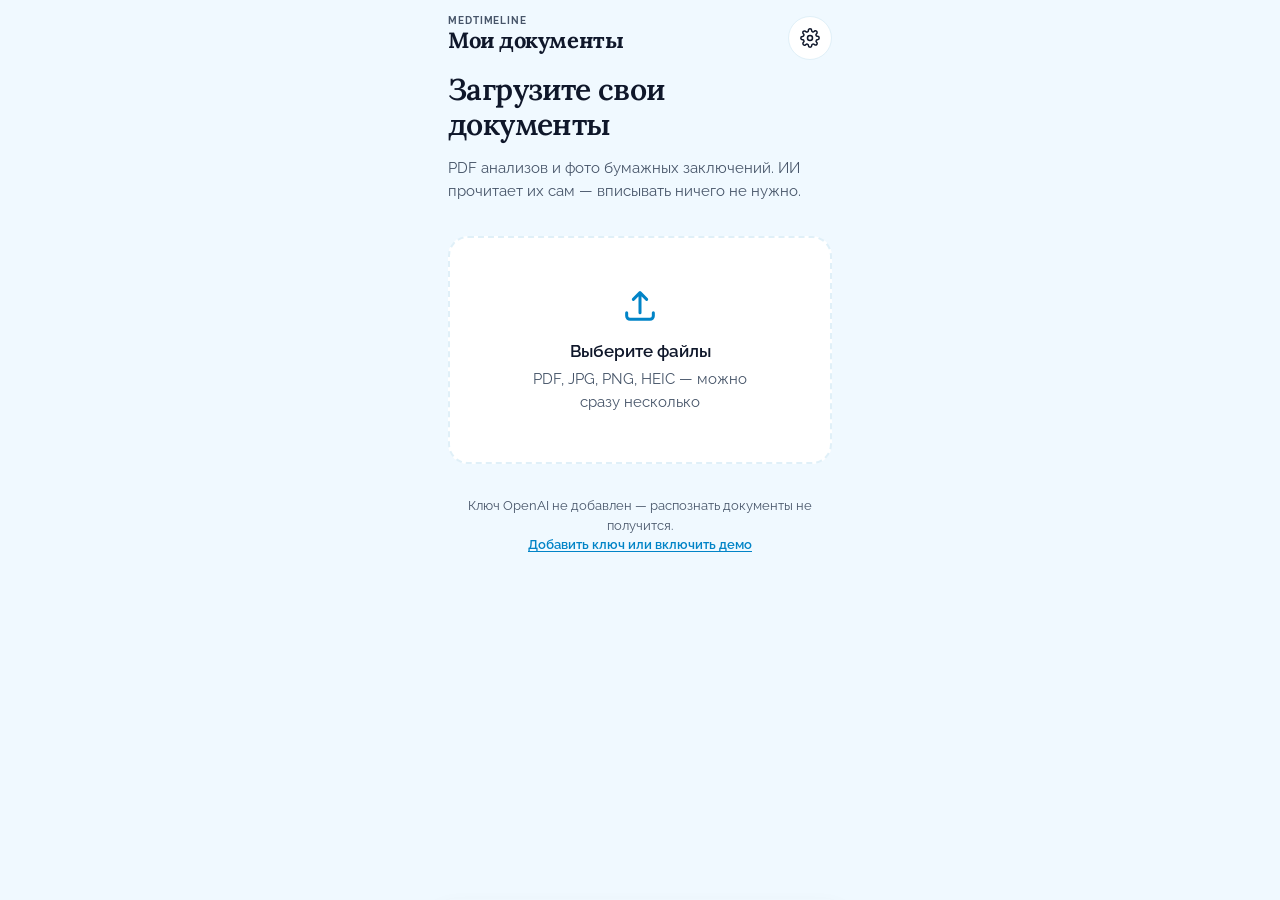
==== index.html @ 2f803ec2 "Add password confirm, change password and delete account Signup now asks to repeat the password, wit" ====
<!doctype html>
<html lang="ru" data-theme="calm">
<head>
<meta charset="utf-8">
<meta name="viewport" content="width=device-width, initial-scale=1, viewport-fit=cover">
<title>MedTimeline — история здоровья</title>
<meta name="description" content="Загрузите PDF анализов и фото заключений — ИИ соберёт из них историю здоровья на таймлайне.">
<meta name="theme-color" content="#f0f9ff">
<link rel="manifest" href="./manifest.webmanifest">
<link rel="apple-touch-icon" href="./icons/icon-192.png">
<link rel="preconnect" href="https://fonts.googleapis.com">
<link rel="preconnect" href="https://fonts.gstatic.com" crossorigin>
<link href="https://fonts.googleapis.com/css2?family=Lora:wght@500;600;700&family=Raleway:wght@400;500;600;700&display=swap" rel="stylesheet">
<link rel="stylesheet" href="./theme.css">
<link rel="stylesheet" href="./app.css">
</head>
<body>

<div class="device">

  <!-- ═══ ВХОД ═════════════════════════════════════════════════════ -->
  <section class="screen" data-screen="login">
    <div class="topbar"><h1 class="solo">Вход</h1></div>
    <div class="screen-body stack-lg">
      <div class="stack">
        <h2>Войдите в свою историю</h2>
        <p class="muted" id="li-hint">История здоровья хранится в этом браузере. Пароль закрывает её от чужих рук.</p>
      </div>

      <div class="card stack">
        <label class="field">
          <span class="label">Почта</span>
          <input type="email" id="li-email" placeholder="anna@example.com" autocomplete="email" inputmode="email">
        </label>
        <label class="field">
          <span class="label">Пароль</span>
          <input type="password" id="li-pass" autocomplete="current-password">
        </label>
        <label class="check-row"><input type="checkbox" id="li-show"> Показать пароль</label>
        <button class="btn" id="li-go">Войти</button>
      </div>

      <p class="muted" style="text-align:center">
        Забыли пароль? Восстановить его нельзя — сервера у приложения нет.<br>
        <button class="aslink" type="button" id="li-forgot">Стереть историю и начать заново</button>
      </p>
    </div>
  </section>

  <!-- ═══ ЗАГРУЗКА ═════════════════════════════════════════════════ -->
  <section class="screen is-active" data-screen="upload">
    <div class="topbar">
      <h1 class="solo">Мои документы</h1>
      <button class="iconbtn" data-go="settings" aria-label="Настройки">
        <svg viewBox="0 0 24 24" fill="none" stroke="currentColor" stroke-width="1.8"><circle cx="12" cy="12" r="3"/><path d="M19.4 15a1.6 1.6 0 0 0 .3 1.8l.1.1a2 2 0 1 1-2.8 2.8l-.1-.1a1.6 1.6 0 0 0-1.8-.3 1.6 1.6 0 0 0-1 1.5V21a2 2 0 1 1-4 0v-.1A1.6 1.6 0 0 0 9 19.4a1.6 1.6 0 0 0-1.8.3l-.1.1a2 2 0 1 1-2.8-2.8l.1-.1a1.6 1.6 0 0 0 .3-1.8 1.6 1.6 0 0 0-1.5-1H3a2 2 0 1 1 0-4h.1A1.6 1.6 0 0 0 4.6 9a1.6 1.6 0 0 0-.3-1.8l-.1-.1a2 2 0 1 1 2.8-2.8l.1.1a1.6 1.6 0 0 0 1.8.3H9a1.6 1.6 0 0 0 1-1.5V3a2 2 0 1 1 4 0v.1a1.6 1.6 0 0 0 1 1.5 1.6 1.6 0 0 0 1.8-.3l.1-.1a2 2 0 1 1 2.8 2.8l-.1.1a1.6 1.6 0 0 0-.3 1.8V9a1.6 1.6 0 0 0 1.5 1H21a2 2 0 1 1 0 4h-.1a1.6 1.6 0 0 0-1.5 1Z"/></svg>
      </button>
    </div>

    <div class="screen-body stack-lg">
      <div class="stack">
        <h2>Загрузите свои документы</h2>
        <p class="muted">PDF анализов и фото бумажных заключений. ИИ прочитает их сам — вписывать ничего не нужно.</p>
      </div>

      <label class="dropzone" id="dropzone">
        <input type="file" id="file-input" multiple accept="application/pdf,image/*" hidden>
        <svg class="up" viewBox="0 0 24 24" fill="none" stroke="currentColor" stroke-width="1.8"><path d="M12 16V4M12 4l-4 4M12 4l4 4" stroke-linecap="round" stroke-linejoin="round"/><path d="M4 16v2a2 2 0 0 0 2 2h12a2 2 0 0 0 2-2v-2" stroke-linecap="round" stroke-linejoin="round"/></svg>
        <p style="font-weight:600">Выберите файлы</p>
        <p class="muted" style="margin-top:4px">PDF, JPG, PNG, HEIC — можно сразу несколько</p>
      </label>

      <div class="card stack-sm" id="picked" hidden></div>

      <div class="mode-note" id="mode-note"></div>

      <div class="stack-sm" id="has-docs-block" hidden>
        <button class="btn btn-ghost" data-go="timeline">Открыть мою историю</button>
      </div>
    </div>
  </section>

  <!-- ═══ РАСПОЗНАВАНИЕ ════════════════════════════════════════════ -->
  <section class="screen" data-screen="processing">
    <div class="topbar"><h1 class="solo">Распознаём</h1></div>
    <div class="screen-body stack-lg">
      <p class="muted" id="proc-hint">ИИ читает документы. Обычно 10–40 секунд на файл.</p>
      <div class="card stack-sm" id="proc-list"></div>
      <button class="btn" id="proc-cta" disabled>Смотреть историю</button>
    </div>
  </section>

  <!-- ═══ ТАЙМЛАЙН ═════════════════════════════════════════════════ -->
  <section class="screen" data-screen="timeline">
    <div class="topbar">
      <h1>Ваша история</h1>
      <button class="profile-btn" data-go="profile" aria-label="Мой профиль">
        <span class="ava" id="tl-ava"></span>
        <span class="pn" id="tl-pname">Профиль</span>
      </button>
      <button class="iconbtn" data-go="settings" aria-label="Настройки">
        <svg viewBox="0 0 24 24" fill="none" stroke="currentColor" stroke-width="2"><circle cx="12" cy="5" r="1.6"/><circle cx="12" cy="12" r="1.6"/><circle cx="12" cy="19" r="1.6"/></svg>
      </button>
    </div>

    <div class="tl-filters">
      <div class="filter-bar">
        <button class="filter-trigger" id="filter-trigger" type="button" aria-expanded="false">
          <svg class="ico" viewBox="0 0 24 24" fill="none" stroke="currentColor" stroke-width="2"><path d="M3 5h18M6 12h12M10 19h4" stroke-linecap="round"/></svg>
          <span class="ft-label" id="ft-label">Все системы</span>
          <svg class="caret" viewBox="0 0 24 24" fill="none" stroke="currentColor" stroke-width="2.4"><path d="m6 9 6 6 6-6" stroke-linecap="round" stroke-linejoin="round"/></svg>
        </button>
        <button class="filter-reset" id="reset-filter" type="button" hidden>Сбросить</button>
      </div>

      <div class="filter-panel" id="filter-panel" hidden>
        <p class="panel-note">Группы ИИ собрал сам из показателей в ваших документах.</p>
        <div id="filter-options"></div>
        <div class="panel-foot">
          <button class="btn" id="apply-filter" type="button">Применить</button>
          <button class="link-btn" type="button" data-go="groups">Настроить группы</button>
        </div>
      </div>
    </div>

    <div class="timeline-frame">
      <div class="tl-scroll" id="tl-scroll"><div class="tl-flow" id="tl-flow"></div></div>
      <p class="tl-hint">Расстояния — в масштабе времени. Нажмите дату, чтобы открыть показатели</p>
    </div>

    <div class="bottom-row">
      <button class="btn" data-go="upload">Добавить документы</button>
    </div>
  </section>

  <!-- ═══ РЕГИСТРАЦИЯ ══════════════════════════════════════════════ -->
  <section class="screen" data-screen="signup">
    <div class="topbar"><h1 class="solo">Это вы?</h1></div>
    <div class="screen-body stack-lg">
      <div class="found-banner">
        <span class="bi"><svg viewBox="0 0 24 24" fill="none" stroke="currentColor" stroke-width="2"><path d="M20 6 9 17l-5-5" stroke-linecap="round" stroke-linejoin="round"/></svg></span>
        <p id="signup-found">ИИ нашёл ваши данные в документе. Проверьте и поправьте, если что-то не так.</p>
      </div>

      <div class="card stack">
        <label class="field prefilled">
          <span class="label">Фамилия, имя, отчество<span class="tag" id="su-name-tag">ИЗ ДОКУМЕНТА</span></span>
          <input type="text" id="su-name" autocomplete="name">
        </label>
        <label class="field prefilled">
          <span class="label">Дата рождения<span class="tag" id="su-birth-tag">ИЗ ДОКУМЕНТА</span></span>
          <input type="text" id="su-birth" placeholder="ДД.ММ.ГГГГ" inputmode="numeric">
        </label>
        <label class="field">
          <span class="label">Почта — по ней вы будете входить</span>
          <input type="email" id="su-email" placeholder="anna@example.com" autocomplete="email" inputmode="email">
        </label>
        <label class="field">
          <span class="label">Ввести пароль — не короче 8 символов</span>
          <input type="password" id="su-pass" autocomplete="new-password">
        </label>
        <label class="field">
          <span class="label">Повторить пароль</span>
          <input type="password" id="su-pass2" autocomplete="new-password">
          <span class="field-hint" id="su-pass-hint" hidden>Пароли не совпадают</span>
        </label>
      </div>

      <div class="stack-sm">
        <button class="btn" id="su-save">Сохранить историю</button>
        <p class="muted" style="text-align:center">Пароль проверяется в этом браузере и никуда не уходит. Восстановить его нельзя, поэтому запишите.</p>
      </div>
    </div>
  </section>

  <!-- ═══ ГРУППЫ ДОКУМЕНТОВ ════════════════════════════════════════ -->
  <section class="screen" data-screen="groups">
    <div class="topbar">
      <button class="iconbtn" data-go="timeline" aria-label="Назад"><svg viewBox="0 0 24 24" fill="none" stroke="currentColor" stroke-width="2"><path d="M15 18l-6-6 6-6" stroke-linecap="round" stroke-linejoin="round"/></svg></button>
      <h1>Группы документов</h1>
    </div>

    <div class="screen-body stack-lg">
      <div class="stack-sm">
        <p class="muted">ИИ разложил документы по системам организма. Если он ошибся — перенесите документ в другую группу или заведите свою.</p>
        <div class="chip-row" id="group-chips"></div>
      </div>

      <div class="stack-sm">
        <div class="section-label">Документы — долгий тап выделяет несколько</div>
        <div class="stack-sm" id="group-doclist"></div>
      </div>
    </div>

    <div class="assign-bar">
      <div class="muted" id="assign-count">Выбрано документов: 0</div>
      <div class="chip-row" id="assign-chips"></div>
      <button class="btn btn-ghost" id="cancel-select">Отменить выбор</button>
    </div>
  </section>

  <!-- ═══ ЧУЖОЙ ДОКУМЕНТ → ПИТЧ ════════════════════════════════════ -->
  <section class="screen" data-screen="foreign">
    <div class="topbar">
      <button class="iconbtn" data-go="timeline" aria-label="Назад"><svg viewBox="0 0 24 24" fill="none" stroke="currentColor" stroke-width="2"><path d="M15 18l-6-6 6-6" stroke-linecap="round" stroke-linejoin="round"/></svg></button>
      <h1>В документе другое имя</h1>
    </div>

    <div class="screen-body stack-lg">
      <div class="alert-card">
        <span class="ai"><svg viewBox="0 0 24 24" fill="none" stroke="currentColor" stroke-width="2"><circle cx="12" cy="12" r="9"/><path d="M12 8v5M12 16.5v.01" stroke-linecap="round"/></svg></span>
        <p id="foreign-note"></p>
      </div>

      <div class="card stack">
        <div class="stack-sm">
          <h2 style="font-size:var(--text-lg)" id="foreign-title">Заведите отдельный профиль</h2>
          <p class="muted">Своя история, свой таймлайн и графики. Переключение — одним касанием.</p>
        </div>

        <div class="price-tag"><span class="amount">299 ₽</span><span class="per">разово за профиль</span></div>

        <div class="stack-sm">
          <div class="perk"><span class="pi">✓</span><span>Профиль остаётся навсегда, без подписки</span></div>
          <div class="perk"><span class="pi">✓</span><span>Документов и показателей — без ограничений</span></div>
          <div class="perk"><span class="pi">✓</span><span>Больше мы ни за что денег не берём</span></div>
        </div>

        <button class="btn" data-go="payment">Добавить профиль за 299 ₽</button>
      </div>

      <button class="btn btn-ghost" id="foreign-skip">Не сейчас — не загружать эти документы</button>
    </div>
  </section>

  <!-- ═══ ОПЛАТА ═══════════════════════════════════════════════════ -->
  <section class="screen" data-screen="payment">
    <div class="topbar">
      <button class="iconbtn" data-go="foreign" aria-label="Назад"><svg viewBox="0 0 24 24" fill="none" stroke="currentColor" stroke-width="2"><path d="M15 18l-6-6 6-6" stroke-linecap="round" stroke-linejoin="round"/></svg></button>
      <h1>Оплата</h1>
    </div>

    <div class="screen-body stack-lg">
      <div class="card"><dl style="margin:0" id="pay-summary"></dl></div>

      <div class="card stack">
        <div class="card-fields">
          <label class="field span2">
            <span class="label">Номер карты</span>
            <input type="text" id="pay-num" placeholder="0000 0000 0000 0000" inputmode="numeric" autocomplete="cc-number">
          </label>
          <label class="field">
            <span class="label">Срок</span>
            <input type="text" id="pay-exp" placeholder="ММ / ГГ" inputmode="numeric" autocomplete="cc-exp">
          </label>
          <label class="field">
            <span class="label">CVC</span>
            <input type="password" id="pay-cvc" placeholder="•••" inputmode="numeric" autocomplete="cc-csc">
          </label>
        </div>
        <div class="test-note">
          <svg viewBox="0 0 24 24" fill="none" stroke="currentColor" stroke-width="2" style="width:16px;height:16px;flex:none"><rect x="3" y="5" width="18" height="14" rx="2"/><path d="M3 10h18"/></svg>
          Тестовый режим. Деньги не спишутся.
        </div>
        <button class="btn" id="pay-go">Оплатить 299 ₽</button>
      </div>
    </div>
  </section>

  <!-- ═══ ПРОФИЛЬ ДОБАВЛЕН ═════════════════════════════════════════ -->
  <section class="screen" data-screen="payment-success">
    <div class="topbar"><h1 class="solo">Оплачено</h1></div>
    <div class="screen-body stack-lg">
      <div class="success-hero">
        <span class="ring"><svg viewBox="0 0 24 24" fill="none" stroke="currentColor" stroke-width="2.4"><path d="M20 6 9 17l-5-5" stroke-linecap="round" stroke-linejoin="round"/></svg></span>
        <div class="stack-sm">
          <h2>Профиль добавлен</h2>
          <p class="muted" id="paid-note"></p>
        </div>
      </div>
      <div class="stack-sm" id="paid-profiles"></div>
      <button class="btn" id="paid-open">Открыть новую историю</button>
      <button class="btn btn-ghost" id="paid-back">Вернуться к своей</button>
    </div>
  </section>

  <!-- ═══ ДИНАМИКА ═════════════════════════════════════════════════ -->
  <section class="screen" data-screen="dynamics">
    <div class="topbar">
      <button class="iconbtn" data-go="timeline" aria-label="Назад"><svg viewBox="0 0 24 24" fill="none" stroke="currentColor" stroke-width="2"><path d="M15 18l-6-6 6-6" stroke-linecap="round" stroke-linejoin="round"/></svg></button>
      <h1 id="dyn-title">Динамика</h1>
    </div>
    <div class="screen-body stack-lg" id="dyn-body"></div>
  </section>

  <!-- ═══ ПРОФИЛЬ ══════════════════════════════════════════════════ -->
  <section class="screen" data-screen="profile">
    <div class="topbar">
      <button class="iconbtn" data-go="timeline" aria-label="Назад"><svg viewBox="0 0 24 24" fill="none" stroke="currentColor" stroke-width="2"><path d="M15 18l-6-6 6-6" stroke-linecap="round" stroke-linejoin="round"/></svg></button>
      <h1>Мой профиль</h1>
    </div>
    <div class="screen-body stack-lg" id="profile-body"></div>
  </section>

  <!-- ═══ НАСТРОЙКИ ════════════════════════════════════════════════ -->
  <section class="screen" data-screen="settings">
    <div class="topbar">
      <button class="iconbtn" id="settings-back" aria-label="Назад"><svg viewBox="0 0 24 24" fill="none" stroke="currentColor" stroke-width="2"><path d="M15 18l-6-6 6-6" stroke-linecap="round" stroke-linejoin="round"/></svg></button>
      <h1>Настройки</h1>
    </div>

    <div class="screen-body stack-lg">
      <div class="card stack">
        <div class="stack-sm">
          <h2 style="font-size:var(--text-lg)">Распознавание документов</h2>
          <p class="muted">Ключ OpenAI хранится только в этом браузере и уходит напрямую в OpenAI. Мы его никуда не отправляем и на сервере не храним.</p>
        </div>
        <label class="field">
          <span class="label">Ключ OpenAI</span>
          <input type="password" id="api-key" placeholder="sk-proj-..." autocomplete="off" spellcheck="false">
        </label>
        <label class="field">
          <span class="label">Модель</span>
          <select id="model-select"></select>
        </label>
        <button class="btn" id="save-key">Сохранить</button>
        <button class="btn btn-ghost" id="clear-key" hidden>Удалить ключ</button>
        <p class="muted" id="key-state"></p>
      </div>

      <div class="card stack" id="auth-card">
        <div class="stack-sm">
          <h2 style="font-size:var(--text-lg)">Вход</h2>
          <p class="muted" id="auth-state"></p>
        </div>
        <div class="stack" id="auth-set" hidden>
          <label class="field">
            <span class="label">Почта</span>
            <input type="email" id="ap-email" placeholder="anna@example.com" autocomplete="email" inputmode="email">
          </label>
          <label class="field">
            <span class="label">Пароль — не короче 8 символов</span>
            <input type="password" id="ap-pass" autocomplete="new-password">
          </label>
          <label class="check-row"><input type="checkbox" id="ap-show"> Показать пароль</label>
          <button class="btn" id="ap-save">Поставить пароль</button>
        </div>
        <button class="btn btn-ghost" id="logout" hidden>Выйти</button>
      </div>

      <div class="card stack">
        <div class="stack-sm">
          <h2 style="font-size:var(--text-lg)">Демо-режим</h2>
          <p class="muted">Заполнит историю образцами анализов за 2019–2026, чтобы посмотреть, как всё работает, без ключа и своих документов.</p>
        </div>
        <button class="btn btn-ghost" id="load-demo">Загрузить демо-историю</button>
      </div>

      <div class="card stack">
        <div class="stack-sm">
          <h2 style="font-size:var(--text-lg)">Данные</h2>
          <p class="muted" id="storage-note">Документы хранятся в этом браузере и никуда не уходят.</p>
        </div>
        <button class="btn btn-ghost is-danger" id="wipe">Удалить все документы</button>
      </div>
    </div>
  </section>

</div>

<!-- ─── слой даты ─────────────────────────────────────────────────── -->
<div class="sheet-backdrop" id="sheet-backdrop"></div>
<div class="sheet" id="sheet" role="dialog" aria-modal="true" aria-labelledby="sheet-date">
  <div class="sheet-handle"><span></span></div>
  <div class="sheet-head">
    <div>
      <h2 id="sheet-date">—</h2>
      <p class="muted" id="sheet-sub">—</p>
    </div>
    <button class="iconbtn" id="sheet-close" aria-label="Закрыть"><svg viewBox="0 0 24 24" fill="none" stroke="currentColor" stroke-width="2"><path d="M6 6l12 12M18 6L6 18" stroke-linecap="round"/></svg></button>
  </div>
  <div class="sheet-body stack-lg" id="sheet-body"></div>
</div>

<!-- ─── такой документ уже есть ─────────────────────────────────────── -->
<div class="modal-backdrop" id="dup-backdrop"></div>
<div class="modal" id="dup-modal" role="dialog" aria-modal="true" aria-labelledby="dup-title">
  <h2 id="dup-title">Такой документ уже есть</h2>
  <p class="muted" id="dup-text"></p>
  <div class="modal-foot">
    <button class="btn" id="dup-replace">Заменить документ</button>
    <button class="btn btn-ghost" id="dup-keep">Оставить существующий</button>
  </div>
  <label class="dup-all"><input type="checkbox" id="dup-all"> Так же поступить с остальными</label>
</div>

<div class="toast" id="toast"></div>

<script src="./db.js"></script>
<script src="./auth.js"></script>
<script src="./extract.js"></script>
<script src="./app.js"></script>
</body>
</html>
---- theme.css ----
/* theme.css — дизайн-слой харнесса.
 *
 * Выбор темы = одна строка в <html data-theme="trust">.
 * Пять готовых направлений. Палитры и пары шрифтов взяты из ui-ux-pro-max-skill
 * (MIT, Next Level Builder) — это не выдуманные значения, контраст проверен.
 *
 * Подключение:
 *   <link rel="stylesheet" href="./theme.css">
 *   плюс <link> на шрифты выбранной темы (см. комментарий у темы).
 *
 * Что уже сделано за тебя: типографическая шкала, отступы, радиусы, тени,
 * фокус с клавиатуры, тач-таргеты 44px, safe-area на iPhone, отключение
 * зума на инпутах в iOS, prefers-reduced-motion. Трогать не нужно.
 */

/* ─── ТЕМЫ ─────────────────────────────────────────────────────────────── */

/* trust — синий SaaS. Дефолт: калькуляторы, сервисы, формы, B2B.
   Шрифт: Plus Jakarta Sans
   <link href="https://fonts.googleapis.com/css2?family=Plus+Jakarta+Sans:wght@400;500;600;700&display=swap" rel="stylesheet"> */
:root,
[data-theme="trust"] {
  --font-heading: "Plus Jakarta Sans", system-ui, sans-serif;
  --font-body: "Plus Jakarta Sans", system-ui, sans-serif;

  --primary: #2563eb;
  --on-primary: #ffffff;
  --accent: #ea580c;
  --bg: #f8fafc;
  --fg: #1e293b;
  --card: #ffffff;
  --muted: #e9eff8;
  --muted-fg: #475569;
  --border: #e2e8f0;
  --danger: #dc2626;
  --ok: #059669;
}

/* smart — фиолетовый. AI, чат-боты, «умные» ассистенты, генерация.
   Шрифты: Space Grotesk + DM Sans
   <link href="https://fonts.googleapis.com/css2?family=Space+Grotesk:wght@500;600;700&family=DM+Sans:wght@400;500;600&display=swap" rel="stylesheet"> */
[data-theme="smart"] {
  --font-heading: "Space Grotesk", system-ui, sans-serif;
  --font-body: "DM Sans", system-ui, sans-serif;

  --primary: #7c3aed;
  --on-primary: #ffffff;
  --accent: #0891b2;
  --bg: #faf5ff;
  --fg: #1e1b4b;
  --card: #ffffff;
  --muted: #eceef9;
  --muted-fg: #475569;
  --border: #ddd6fe;
  --danger: #dc2626;
  --ok: #059669;
}

/* calm — спокойный голубой с серифом в заголовках.
   Запись, бронирование, здоровье, консультации, всё про людей.
   Шрифты: Lora + Raleway
   <link href="https://fonts.googleapis.com/css2?family=Lora:wght@500;600;700&family=Raleway:wght@400;500;600&display=swap" rel="stylesheet"> */
[data-theme="calm"] {
  --font-heading: "Lora", Georgia, serif;
  --font-body: "Raleway", system-ui, sans-serif;

  --primary: #0284c7;
  --on-primary: #ffffff;
  --accent: #059669;
  --bg: #f0f9ff;
  --fg: #0f172a;
  --card: #ffffff;
  --muted: #eff7fb;
  --muted-fg: #475569;
  --border: #e0f0f8;
  --danger: #dc2626;
  --ok: #059669;
}

/* night — тёмная с оранжевым. Инструменты, дашборды, всё для своих.
   Шрифты: JetBrains Mono + IBM Plex Sans
   <link href="https://fonts.googleapis.com/css2?family=JetBrains+Mono:wght@500;700&family=IBM+Plex+Sans:wght@400;500;600&display=swap" rel="stylesheet"> */
[data-theme="night"] {
  --font-heading: "JetBrains Mono", ui-monospace, monospace;
  --font-body: "IBM Plex Sans", system-ui, sans-serif;

  --primary: #ea580c;
  --on-primary: #ffffff;
  --accent: #38bdf8;
  --bg: #1c1917;
  --fg: #fafaf9;
  --card: #262321;
  --muted: #2c1e16;
  --muted-fg: #a8a29e;
  --border: #3f3a37;
  --danger: #f87171;
  --ok: #34d399;

  --shadow-sm: 0 1px 2px rgb(0 0 0 / 0.4);
  --shadow-md: 0 4px 16px rgb(0 0 0 / 0.5);
}

/* sharp — почти монохром с синим акцентом. Портфолио, лендинг, заявка.
   Когда нужно «дорого и по делу», а не «дружелюбно».
   Шрифты: Outfit + Rubik
   <link href="https://fonts.googleapis.com/css2?family=Outfit:wght@500;600;700;800&family=Rubik:wght@400;500;600&display=swap" rel="stylesheet"> */
[data-theme="sharp"] {
  --font-heading: "Outfit", system-ui, sans-serif;
  --font-body: "Rubik", system-ui, sans-serif;

  --primary: #18181b;
  --on-primary: #ffffff;
  --accent: #2563eb;
  --bg: #fafafa;
  --fg: #09090b;
  --card: #ffffff;
  --muted: #e8ecf0;
  --muted-fg: #475569;
  --border: #e4e4e7;
  --danger: #dc2626;
  --ok: #16a34a;
}

/* ─── ОБЩИЕ ТОКЕНЫ ─────────────────────────────────────────────────────── */

:root {
  /* Типографическая шкала. Плавная: на телефоне мельче, на десктопе крупнее. */
  --text-xs: 0.8125rem;
  --text-sm: 0.9375rem;
  --text-base: 1.0625rem;
  --text-lg: clamp(1.1875rem, 1.1rem + 0.4vw, 1.375rem);
  --text-xl: clamp(1.5rem, 1.3rem + 1vw, 1.875rem);
  --text-2xl: clamp(2rem, 1.6rem + 2vw, 2.75rem);
  --text-3xl: clamp(2.5rem, 1.9rem + 3vw, 3.75rem);

  --leading-tight: 1.15;
  --leading-normal: 1.55;

  /* Шаг отступов один на весь продукт. Не «на глаз». */
  --space-1: 0.25rem;
  --space-2: 0.5rem;
  --space-3: 0.75rem;
  --space-4: 1rem;
  --space-5: 1.5rem;
  --space-6: 2rem;
  --space-7: 3rem;

  --radius-sm: 0.625rem;
  --radius: 0.875rem;
  --radius-lg: 1.25rem;
  --radius-full: 999px;

  --shadow-sm: 0 1px 2px rgb(15 23 42 / 0.06), 0 1px 3px rgb(15 23 42 / 0.05);
  --shadow-md: 0 8px 24px -8px rgb(15 23 42 / 0.15);

  /* Одна длительность на всё. Разнобой в анимациях читается как небрежность. */
  --dur: 160ms;
  --ease: cubic-bezier(0.2, 0, 0.1, 1);

  --tap: 44px; /* минимальный тач-таргет по HIG */
}

/* ─── БАЗА ─────────────────────────────────────────────────────────────── */

*,
*::before,
*::after { box-sizing: border-box; }

html {
  -webkit-text-size-adjust: 100%;
  scroll-behavior: smooth;
}

body {
  margin: 0;
  min-height: 100dvh;
  overflow-x: hidden;      /* длинное слово или число не растягивает страницу */
  background: var(--bg);
  color: var(--fg);
  font-family: var(--font-body);
  font-size: var(--text-base);
  line-height: var(--leading-normal);
  -webkit-font-smoothing: antialiased;
  text-rendering: optimizeLegibility;
  /* Safe area: на iPhone контент не залезает под чёлку и полоску жестов. */
  padding:
    env(safe-area-inset-top) env(safe-area-inset-right)
    env(safe-area-inset-bottom) env(safe-area-inset-left);
}

/* Селекторы намеренно с `body`: Tailwind CDN подставляет свой preflight
 * во время выполнения, после этого файла, и сбрасывает размер заголовков
 * до `inherit`. Специфичность 0,0,2 выигрывает независимо от порядка. */
body h1, body h2, body h3 {
  font-family: var(--font-heading);
  line-height: var(--leading-tight);
  letter-spacing: -0.02em;
  text-wrap: balance;   /* заголовок не оставляет одно слово на второй строке */
  margin: 0;
}

body h1 { font-size: var(--text-2xl); font-weight: 700; }
body h2 { font-size: var(--text-xl); font-weight: 600; }
body h3 { font-size: var(--text-lg); font-weight: 600; }

p { margin: 0; text-wrap: pretty; }

a { color: var(--primary); text-underline-offset: 3px; }

/* Фокус с клавиатуры виден всегда. Убирать outline нельзя. */
:focus-visible {
  outline: 2px solid var(--primary);
  outline-offset: 2px;
  border-radius: var(--radius-sm);
}

@media (prefers-reduced-motion: reduce) {
  *, *::before, *::after {
    animation-duration: 0.01ms !important;
    transition-duration: 0.01ms !important;
    scroll-behavior: auto !important;
  }
}

/* ─── КОМПОНЕНТЫ ───────────────────────────────────────────────────────── */

.wrap {
  width: 100%;
  max-width: 30rem;
  margin-inline: auto;
  padding: var(--space-5) var(--space-4) var(--space-6);
}

.card {
  overflow-wrap: anywhere;   /* длинный ввод переносится, а не ломает раскладку */
  background: var(--card);
  border: 1px solid var(--border);
  border-radius: var(--radius-lg);
  box-shadow: var(--shadow-sm);
  padding: var(--space-5);
}

.stack > * + * { margin-top: var(--space-4); }
.stack-sm > * + * { margin-top: var(--space-2); }
.stack-lg > * + * { margin-top: var(--space-6); }

.muted { color: var(--muted-fg); font-size: var(--text-sm); }

.btn {
  display: inline-flex;
  align-items: center;
  justify-content: center;
  gap: var(--space-2);
  min-height: var(--tap);
  width: 100%;
  padding: var(--space-3) var(--space-5);
  border: 1px solid transparent;
  border-radius: var(--radius);
  background: var(--primary);
  color: var(--on-primary);
  font-family: var(--font-body);
  font-size: var(--text-base);
  font-weight: 600;
  cursor: pointer;
  transition: transform var(--dur) var(--ease), opacity var(--dur) var(--ease);
  -webkit-tap-highlight-color: transparent;
}

.btn:active { transform: scale(0.985); }
.btn:disabled { opacity: 0.5; cursor: not-allowed; }

.btn-ghost {
  background: transparent;
  color: var(--fg);
  border-color: var(--border);
}

.field { display: block; }

.field > .label {
  display: block;
  margin-bottom: var(--space-2);
  font-size: var(--text-sm);
  font-weight: 500;
  color: var(--muted-fg);
}

.field > input,
.field > select,
.field > textarea {
  width: 100%;
  min-height: var(--tap);
  padding: var(--space-3);
  border: 1px solid var(--border);
  border-radius: var(--radius);
  background: var(--card);
  color: var(--fg);
  font-family: var(--font-body);
  /* 17px, не меньше 16: иначе iOS зумит страницу при фокусе на поле. */
  font-size: var(--text-base);
  transition: border-color var(--dur) var(--ease);
}

/* Плейсхолдер читаемый: на телефоне в солнце бледный серый исчезает. */
.field > input::placeholder { color: var(--muted-fg); opacity: 0.75; }
.field > input:focus { border-color: var(--primary); }

.error {
  color: var(--danger);
  font-size: var(--text-sm);
  font-weight: 500;
}

.result {
  font-family: var(--font-heading);
  font-size: var(--text-3xl);
  font-weight: 700;
  line-height: 1;
  letter-spacing: -0.03em;
  /* Цифры не «прыгают» при пересчёте. */
  font-variant-numeric: tabular-nums;
}

.badge {
  display: inline-block;
  padding: var(--space-1) var(--space-3);
  border-radius: var(--radius-full);
  background: var(--muted);
  color: var(--muted-fg);
  font-size: var(--text-xs);
  font-weight: 600;
}

[hidden] { display: none !important; }
---- app.css ----
/* Стили приложения. Базовые токены, шкала отступов и компоненты —
   в theme.css, здесь только то, чего там нет. */

body { display: flex; justify-content: center; }

/* Высота фиксированная, а не min-height: иначе внутренние скролл-области
   растягивают страницу и якоря таймлайна уезжают за экран. */
.device {
  width: 100%; max-width: 26rem;
  height: 100dvh;
  background: var(--bg);
  position: relative;
  overflow: hidden;
}

.screen { display: none; flex-direction: column; height: 100%; }
.screen.is-active { display: flex; }

.topbar {
  display: flex; align-items: flex-start; gap: var(--space-3);
  padding: var(--space-4) var(--space-4) var(--space-3);
  flex: none;
}
.topbar h1 { font-size: var(--text-lg); flex: 1; padding-top: var(--space-2); }
.topbar h1.solo { padding-top: 0; }

/* Марка в левом верхнем углу каждого экрана. Обёртка вставляется
   скриптом, чтобы не править дюжину шапок вручную. */
.tb-title { flex: 1; min-width: 0; }
.tb-title h1 { flex: none; padding-top: 0; }
.brand {
  display: block; margin-bottom: 2px;
  font-family: var(--font-body);
  font-size: 10px; font-weight: 700;
  letter-spacing: 0.09em; text-transform: uppercase;
  color: var(--muted-fg); line-height: 1;
}

.iconbtn {
  display: inline-flex; align-items: center; justify-content: center;
  width: var(--tap); height: var(--tap);
  border-radius: var(--radius-full);
  border: 1px solid var(--border);
  background: var(--card); color: var(--fg);
  flex: none; cursor: pointer;
  -webkit-tap-highlight-color: transparent;
}
.iconbtn svg { width: 20px; height: 20px; }

.screen-body { flex: 1; overflow-y: auto; padding: 0 var(--space-4) var(--space-6); }

.btn.is-danger { color: var(--danger); border-color: color-mix(in srgb, var(--danger) 40%, var(--border)); }

/* ─── профиль в шапке ──────────────────────────────────────────────── */
.profile-btn {
  flex: none; display: flex; flex-direction: column; align-items: center; gap: 2px;
  background: none; border: none; padding: 0; width: 52px; cursor: pointer;
  -webkit-tap-highlight-color: transparent;
}
.profile-btn .ava {
  width: 38px; height: 38px;
  border-radius: var(--radius-full);
  background: var(--muted); border: 1px solid var(--border);
  display: flex; align-items: center; justify-content: center;
  color: var(--primary);
}
.profile-btn .ava svg { width: 22px; height: 22px; }
.profile-btn .pn {
  font-size: 11px; font-weight: 600; color: var(--muted-fg);
  max-width: 52px; overflow: hidden; text-overflow: ellipsis; white-space: nowrap;
}

/* ─── загрузка ─────────────────────────────────────────────────────── */
.dropzone {
  display: block;
  border: 2px dashed var(--border);
  border-radius: var(--radius-lg);
  padding: var(--space-7) var(--space-5);
  text-align: center; cursor: pointer;
  background: var(--card);
  transition: border-color var(--dur) var(--ease), background var(--dur) var(--ease);
}
.dropzone:hover, .dropzone.is-over { border-color: var(--primary); background: var(--muted); }
.dropzone .up { width: 40px; height: 40px; color: var(--primary); margin: 0 auto var(--space-3); display: block; }

.filerow {
  display: flex; align-items: center; gap: var(--space-3);
  padding: var(--space-3) 0;
  border-bottom: 1px solid var(--border);
}
.filerow:last-child { border-bottom: none; }
.ficon {
  flex: none; width: 34px; height: 34px;
  border-radius: var(--radius-sm); background: var(--muted);
  display: flex; align-items: center; justify-content: center; color: var(--primary);
  overflow: hidden;
}
.ficon svg { width: 18px; height: 18px; }
.ficon img { width: 100%; height: 100%; object-fit: cover; }
.filerow .fname { flex: 1; min-width: 0; }
.filerow .fname strong { display: block; font-size: var(--text-sm); font-weight: 600; overflow: hidden; text-overflow: ellipsis; white-space: nowrap; }
.filerow .fname span { font-size: var(--text-xs); color: var(--muted-fg); }
.filerow .fstatus { flex: none; min-width: 24px; text-align: right; }
.filerow .fdrop { flex: none; background: none; border: none; color: var(--muted-fg); cursor: pointer; padding: var(--space-2); font-size: 18px; line-height: 1; }

.spinner {
  display: inline-block; width: 20px; height: 20px;
  border-radius: 999px;
  border: 2.5px solid var(--border); border-top-color: var(--primary);
  animation: spin 0.7s linear infinite;
}
@keyframes spin { to { transform: rotate(360deg); } }
.check-ok { color: var(--ok); }
.check-ok svg { width: 22px; height: 22px; }
.fail { color: var(--danger); font-size: var(--text-xs); font-weight: 600; }

.mode-note {
  font-size: var(--text-xs); color: var(--muted-fg);
  text-align: center; line-height: 1.5;
}
.mode-note a, .mode-note button.aslink, button.aslink {
  color: var(--primary); font-weight: 600; background: none; border: none;
  padding: 0; font-family: var(--font-body); font-size: inherit; cursor: pointer;
  text-decoration: underline; text-underline-offset: 2px;
}

/* ─── вход ─────────────────────────────────────────────────────────── */
.check-row {
  display: flex; align-items: center; gap: var(--space-2);
  font-size: var(--text-sm); color: var(--muted-fg); cursor: pointer;
}
.check-row input { width: 18px; height: 18px; accent-color: var(--primary); }

/* ─── фильтр ───────────────────────────────────────────────────────── */
.tl-filters { flex: none; position: relative; z-index: 10; }
.filter-bar { display: flex; align-items: center; gap: var(--space-2); padding: 0 var(--space-4) var(--space-3); }

.filter-trigger {
  display: inline-flex; align-items: center; gap: var(--space-2);
  min-width: 0; max-width: 100%; height: 40px; padding: 0 var(--space-3);
  border: 1px solid var(--border); border-radius: var(--radius-full);
  background: var(--card); color: var(--fg);
  font-family: var(--font-body); font-size: var(--text-xs); font-weight: 600;
  cursor: pointer; -webkit-tap-highlight-color: transparent;
}
.filter-trigger.is-on { border-color: var(--primary); color: var(--primary); }
.filter-trigger .ico, .filter-trigger .caret { width: 15px; height: 15px; flex: none; }
.filter-trigger .caret { transition: transform var(--dur) var(--ease); }
.filter-trigger[aria-expanded="true"] .caret { transform: rotate(180deg); }
.filter-trigger .ft-label { overflow: hidden; text-overflow: ellipsis; white-space: nowrap; }

.filter-reset {
  flex: none; background: none; border: none; padding: var(--space-2);
  font-family: var(--font-body); font-size: var(--text-xs); font-weight: 700;
  color: var(--primary); cursor: pointer;
}

.filter-panel {
  position: absolute; top: 100%; left: var(--space-4); right: var(--space-4);
  background: var(--card); border: 1px solid var(--border);
  border-radius: var(--radius); box-shadow: var(--shadow-md);
  padding: var(--space-2); z-index: 12;
  max-height: 60dvh; overflow-y: auto;
}
.panel-note { font-size: 11px; color: var(--muted-fg); padding: var(--space-2) var(--space-2) var(--space-1); }

.opt {
  display: flex; align-items: center; gap: var(--space-3);
  width: 100%; min-height: 40px; padding: var(--space-2);
  background: none; border: none; border-radius: var(--radius-sm);
  font-family: var(--font-body); font-size: var(--text-sm);
  color: var(--fg); text-align: left; cursor: pointer;
}
.opt:hover { background: var(--muted); }
.opt-box {
  flex: none; width: 20px; height: 20px;
  border: 2px solid var(--border); border-radius: 6px;
  display: flex; align-items: center; justify-content: center; color: var(--on-primary);
}
.opt-box svg { width: 13px; height: 13px; opacity: 0; }
.opt.is-on .opt-box { background: var(--primary); border-color: var(--primary); }
.opt.is-on .opt-box svg { opacity: 1; }
.opt-name { flex: 1; min-width: 0; font-weight: 500; }
.opt-count { flex: none; font-size: var(--text-xs); color: var(--muted-fg); }

.panel-foot {
  display: flex; flex-direction: column; gap: var(--space-2);
  margin-top: var(--space-2); padding: var(--space-2) var(--space-2) var(--space-1);
  border-top: 1px solid var(--border);
}
.panel-foot .btn { min-height: 40px; }
.panel-foot .btn:disabled { opacity: 0.45; }

/* ─── таймлайн ─────────────────────────────────────────────────────── */
.timeline-frame { flex: 1; display: flex; flex-direction: column; min-height: 0; padding: 0 var(--space-4); }
.tl-scroll { flex: 1; min-height: 0; overflow-y: auto; -webkit-overflow-scrolling: touch; overscroll-behavior: contain; }
.tl-flow { position: relative; }

.mk { position: relative; display: flex; align-items: center; gap: var(--space-3); padding: var(--space-2) 0; }
.mk::before { content: ''; position: absolute; left: 28px; top: 0; bottom: 0; width: 2px; background: var(--border); }
.mk.is-now::before { top: 50%; }
.mk.is-birth::before { bottom: 50%; }
.mk-dot {
  position: relative; z-index: 1; flex: none;
  width: 12px; height: 12px; margin-left: 23px;
  border-radius: 999px; background: var(--bg); border: 2px solid var(--muted-fg);
}
.mk.is-now .mk-dot { background: var(--fg); border-color: var(--fg); }
.mk-text strong { display: block; font-family: var(--font-heading); font-size: var(--text-base); font-weight: 700; line-height: 1.2; }
.mk-text span { font-size: var(--text-xs); color: var(--muted-fg); }

.ev { position: relative; display: flex; align-items: center; gap: var(--space-3); padding: var(--space-2) 0; }
.ev::before { content: ''; position: absolute; left: 28px; top: 0; bottom: 0; width: 2px; background: var(--border); }
.ev-dot {
  position: relative; z-index: 1; flex: none;
  width: 14px; height: 14px; margin-left: 22px;
  border-radius: 999px; background: var(--primary);
  border: 3px solid var(--bg); box-shadow: 0 0 0 2px var(--primary);
}
.ev-card {
  flex: 1; min-width: 0; text-align: left;
  background: var(--card); border: 1px solid var(--border);
  border-radius: var(--radius); padding: var(--space-3);
  cursor: pointer; box-shadow: var(--shadow-sm);
  font-family: var(--font-body);
  transition: transform var(--dur) var(--ease);
  -webkit-tap-highlight-color: transparent;
}
.ev-card:active { transform: scale(0.985); }
.ev-card .tdate { display: block; font-weight: 700; font-size: var(--text-sm); }
.ev-card .ttitle { display: block; font-size: var(--text-xs); color: var(--muted-fg); margin-bottom: 6px; }
.ev-badges { display: flex; flex-wrap: wrap; gap: 4px; }

.gap { position: relative; display: flex; align-items: center; }
.gap::before {
  content: ''; position: absolute; left: 28px; top: 0; bottom: 0; width: 2px;
  background: repeating-linear-gradient(to bottom, var(--border) 0 4px, transparent 4px 11px);
}
.gap-label { margin-left: 52px; font-size: 11px; color: var(--muted-fg); background: var(--bg); padding: 2px 0; }
.gap.is-cut::before { background: repeating-linear-gradient(to bottom, var(--border) 0 3px, transparent 3px 9px); }
.cut-badge {
  margin-left: 14px; padding: 4px 10px;
  background: var(--bg); border: 1px dashed var(--border);
  border-radius: var(--radius-full);
  font-size: 10px; font-weight: 600; color: var(--muted-fg);
}

.tl-empty { text-align: center; padding: var(--space-6) var(--space-4); color: var(--muted-fg); font-size: var(--text-sm); }
.tl-hint { flex: none; text-align: center; font-size: var(--text-xs); color: var(--muted-fg); padding: var(--space-3) 0 var(--space-2); }
.bottom-row { flex: none; display: flex; gap: var(--space-2); padding: var(--space-3) var(--space-4) var(--space-5); }
.bottom-row .btn { flex: 1; }

/* ─── слой даты ────────────────────────────────────────────────────── */
.sheet-backdrop {
  position: fixed; inset: 0; background: rgb(15 23 42 / 0.45);
  opacity: 0; pointer-events: none;
  transition: opacity var(--dur) var(--ease); z-index: 20;
}
.sheet-backdrop.is-open { opacity: 1; pointer-events: auto; }

.sheet {
  position: fixed; left: 50%; bottom: 0;
  transform: translate(-50%, 100%);
  width: 100%; max-width: 26rem; max-height: 88dvh;
  background: var(--bg);
  border-radius: var(--radius-lg) var(--radius-lg) 0 0;
  box-shadow: var(--shadow-md);
  z-index: 21; display: flex; flex-direction: column;
  transition: transform 200ms var(--ease);
  padding-bottom: env(safe-area-inset-bottom);
}
.sheet.is-open { transform: translate(-50%, 0); }
.sheet-handle { flex: none; display: flex; justify-content: center; padding: var(--space-3) 0 var(--space-2); }
.sheet-handle span { width: 36px; height: 4px; border-radius: 999px; background: var(--border); }
.sheet-head { flex: none; display: flex; align-items: flex-start; justify-content: space-between; gap: var(--space-3); padding: 0 var(--space-5) var(--space-3); }
.sheet-head h2 { font-size: var(--text-lg); }
.sheet-body { overflow-y: auto; padding: 0 var(--space-5) var(--space-6); }

.section-label {
  font-size: var(--text-xs); font-weight: 700;
  text-transform: uppercase; letter-spacing: 0.04em;
  color: var(--muted-fg); margin-bottom: var(--space-2);
}

/* ─── показатели и редактирование ──────────────────────────────────── */
.ind {
  display: flex; align-items: flex-start; gap: var(--space-3);
  padding: var(--space-3) 0; border-top: 1px solid var(--border);
}
.ind:first-child { border-top: none; }
.ind-main { flex: 1; min-width: 0; }
.ind-name { font-size: var(--text-sm); font-weight: 600; }
.ind-norm { font-size: 11px; color: var(--muted-fg); }
.ind-right { flex: none; text-align: right; display: flex; flex-direction: column; align-items: flex-end; gap: 2px; }
.ind-value { font-size: var(--text-sm); font-weight: 600; font-variant-numeric: tabular-nums; }
.ind-value.f-low, .ind-value.f-high, .ind-value.f-attn { color: var(--danger); }
.ind-text { font-size: var(--text-sm); margin-top: 2px; }
.ind-text.f-attn { color: var(--danger); }
.ind-edit {
  flex: none; width: 32px; height: 32px;
  border-radius: var(--radius-sm); border: 1px solid var(--border);
  background: var(--card); color: var(--muted-fg);
  display: flex; align-items: center; justify-content: center; cursor: pointer;
  -webkit-tap-highlight-color: transparent;
}
.ind-edit svg { width: 15px; height: 15px; }
.ind-hist {
  display: inline-flex; align-items: center; gap: 4px;
  background: none; border: none; padding: 2px 0 0; margin: 0;
  color: var(--primary); font-size: var(--text-xs); font-weight: 600;
  font-family: var(--font-body); cursor: pointer;
}
.ind-hist svg { width: 12px; height: 12px; }

.ind-form { padding: var(--space-3) 0; border-top: 1px solid var(--border); }
.ind-form:first-child { border-top: none; }
.ind-form .grid { display: grid; grid-template-columns: 1fr 1fr; gap: var(--space-2); }
.ind-form .span2 { grid-column: 1 / -1; }
.ind-form .field > input { min-height: 40px; font-size: var(--text-sm); }
.ind-form .row { display: flex; gap: var(--space-2); margin-top: var(--space-3); }
.ind-form .row .btn { min-height: 38px; font-size: var(--text-sm); }

.sys-badge {
  --sys-color: var(--primary);
  display: inline-block; flex: none;
  padding: 3px 10px; border-radius: 999px;
  font-size: 11px; font-weight: 700;
  background: color-mix(in srgb, var(--sys-color) 15%, transparent);
  color: var(--sys-color);
}

/* ─── документ в слое ──────────────────────────────────────────────── */
.doc-card {
  display: flex; align-items: center; gap: var(--space-3);
  padding: var(--space-3); border: 1px solid var(--border);
  border-radius: var(--radius); background: var(--card);
}
.doc-card .fname { flex: 1; min-width: 0; font-size: var(--text-sm); font-weight: 600; overflow: hidden; text-overflow: ellipsis; white-space: nowrap; }
.doc-card .fmeta { font-size: 11px; color: var(--muted-fg); font-weight: 400; }
.doc-card .act { flex: none; background: none; border: none; cursor: pointer; padding: var(--space-2); font-family: var(--font-body); font-size: var(--text-xs); font-weight: 600; color: var(--primary); }
.doc-card .act.del { color: var(--danger); }

.confirm {
  padding: var(--space-3); border-radius: var(--radius);
  background: color-mix(in srgb, var(--danger) 8%, var(--card));
  border: 1px solid color-mix(in srgb, var(--danger) 35%, var(--border));
}
.confirm p { font-size: var(--text-sm); }
.confirm .row { display: flex; gap: var(--space-2); margin-top: var(--space-3); }
.confirm .row .btn { min-height: 38px; font-size: var(--text-sm); }
.btn-danger { background: var(--danger); color: #fff; }

/* ─── динамика ─────────────────────────────────────────────────────── */
.chart-card { background: var(--card); border: 1px solid var(--border); border-radius: var(--radius-lg); padding: var(--space-4); }
.chart-card svg { width: 100%; height: auto; display: block; }
.norm-legend { display: flex; align-items: center; gap: var(--space-2); font-size: var(--text-xs); color: var(--muted-fg); margin-top: var(--space-3); }
.norm-legend .swatch { width: 12px; height: 12px; border-radius: 3px; background: color-mix(in srgb, var(--ok) 18%, transparent); border: 1px solid var(--ok); }

/* ─── профиль ──────────────────────────────────────────────────────── */
.profile-hero { display: flex; flex-direction: column; align-items: center; gap: var(--space-3); padding: var(--space-4) 0 var(--space-2); }
.profile-hero .ava-lg {
  width: 76px; height: 76px; border-radius: var(--radius-full);
  background: var(--muted); border: 1px solid var(--border);
  display: flex; align-items: center; justify-content: center; color: var(--primary);
}
.profile-hero .ava-lg svg { width: 42px; height: 42px; }
.kv { display: flex; justify-content: space-between; gap: var(--space-4); padding: var(--space-3) 0; border-top: 1px solid var(--border); font-size: var(--text-sm); }
.kv:first-child { border-top: none; }
.kv dt { color: var(--muted-fg); }
.kv dd { margin: 0; font-weight: 600; text-align: right; }

/* ─── регистрация ──────────────────────────────────────────────────── */
.found-banner {
  display: flex; gap: var(--space-3); align-items: flex-start;
  padding: var(--space-4);
  background: color-mix(in srgb, var(--ok) 10%, var(--card));
  border: 1px solid color-mix(in srgb, var(--ok) 35%, var(--border));
  border-radius: var(--radius);
}
.found-banner .bi { flex: none; color: var(--ok); }
.found-banner .bi svg { width: 22px; height: 22px; }
.found-banner p { font-size: var(--text-sm); }

/* Плашка стоит в строке заголовка поля, а не поверх ввода: внутри поля
   она перекрывала длинное ФИО и мешала его править. */
.prefilled > .label {
  display: flex; align-items: center; justify-content: space-between;
  gap: var(--space-2);
}
.prefilled .tag {
  flex: none;
  font-size: 10px; font-weight: 700; letter-spacing: 0.03em;
  color: var(--ok);
  background: color-mix(in srgb, var(--ok) 14%, transparent);
  padding: 3px 8px; border-radius: var(--radius-full);
}
.prefilled .tag[hidden] { display: none; }

.field-hint {
  display: block; margin-top: var(--space-2);
  font-size: var(--text-xs); font-weight: 600; color: var(--danger);
}
.field-hint[hidden] { display: none; }

/* ─── группы документов ────────────────────────────────────────────── */
.chip-row { display: flex; flex-wrap: wrap; gap: var(--space-2); }
.chip {
  display: inline-flex; align-items: center; gap: var(--space-2);
  padding: var(--space-2) var(--space-4); min-height: var(--tap);
  border-radius: var(--radius-full); border: 1px solid var(--border);
  background: var(--card); color: var(--fg);
  font-family: var(--font-body); font-size: var(--text-sm); font-weight: 600;
  cursor: pointer; -webkit-tap-highlight-color: transparent;
}
.chip .count { opacity: 0.65; font-weight: 500; }
.chip-ghost { border-style: dashed; color: var(--muted-fg); }

.doc-select-row {
  display: flex; align-items: center; gap: var(--space-3);
  padding: var(--space-3); border: 1px solid var(--border);
  border-radius: var(--radius); background: var(--card);
  user-select: none; -webkit-user-select: none;
  -webkit-tap-highlight-color: transparent; cursor: pointer;
}
.doc-select-row .checkbox {
  flex: none; width: 22px; height: 22px;
  border-radius: var(--radius-sm); border: 2px solid var(--border);
  display: none; align-items: center; justify-content: center; color: var(--on-primary);
}
.doc-select-row .checkbox svg { width: 14px; height: 14px; }
body.select-mode .doc-select-row .checkbox { display: flex; }
.doc-select-row.is-selected { border-color: var(--primary); }
.doc-select-row.is-selected .checkbox { background: var(--primary); border-color: var(--primary); }
.doc-select-row .fmeta { flex: 1; min-width: 0; }
.doc-select-row .fmeta strong { display: block; font-size: var(--text-sm); font-weight: 600; }
.doc-select-row .fmeta span { font-size: var(--text-xs); color: var(--muted-fg); }
.doc-select-row .badges { flex: none; display: flex; flex-wrap: wrap; gap: 4px; justify-content: flex-end; max-width: 45%; }

.assign-bar {
  flex: none; background: var(--card);
  border-top: 1px solid var(--border);
  padding: var(--space-3) var(--space-4) var(--space-5);
  display: none; flex-direction: column; gap: var(--space-3);
}
body.select-mode .assign-bar { display: flex; }

/* ─── питч и оплата ────────────────────────────────────────────────── */
.alert-card {
  display: flex; gap: var(--space-3); align-items: flex-start;
  padding: var(--space-4);
  background: color-mix(in srgb, var(--accent) 10%, var(--card));
  border: 1px solid color-mix(in srgb, var(--accent) 35%, var(--border));
  border-radius: var(--radius);
}
.alert-card .ai { flex: none; color: var(--accent); }
.alert-card .ai svg { width: 22px; height: 22px; }
.alert-card p { font-size: var(--text-sm); }

.who {
  display: inline-block; margin-top: 4px;
  font-family: var(--font-body); font-size: var(--text-sm); font-weight: 600;
  color: var(--muted-fg);
}

.price-tag { display: flex; align-items: baseline; gap: var(--space-2); }
.price-tag .amount {
  font-family: var(--font-heading); font-size: var(--text-2xl); font-weight: 700;
  line-height: 1; letter-spacing: -0.03em; font-variant-numeric: tabular-nums;
}
.price-tag .per { font-size: var(--text-sm); color: var(--muted-fg); }

.perk { display: flex; gap: var(--space-3); align-items: flex-start; font-size: var(--text-sm); }
.perk .pi { flex: none; color: var(--ok); font-weight: 700; }

.card-fields { display: grid; grid-template-columns: 1fr 1fr; gap: var(--space-3); }
.card-fields .span2 { grid-column: 1 / -1; }

.test-note {
  display: flex; gap: var(--space-2); align-items: center;
  font-size: var(--text-xs); color: var(--muted-fg);
  padding: var(--space-3); background: var(--muted); border-radius: var(--radius-sm);
}

.success-hero { display: flex; flex-direction: column; align-items: center; text-align: center; gap: var(--space-4); padding: var(--space-6) 0 var(--space-4); }
.success-hero .ring {
  width: 72px; height: 72px; border-radius: var(--radius-full);
  background: color-mix(in srgb, var(--ok) 15%, transparent); color: var(--ok);
  display: flex; align-items: center; justify-content: center;
}
.success-hero .ring svg { width: 36px; height: 36px; }

.profile-row {
  display: flex; align-items: center; gap: var(--space-3);
  padding: var(--space-3); border: 1px solid var(--border);
  border-radius: var(--radius); background: var(--card);
  width: 100%; text-align: left; font-family: var(--font-body); cursor: pointer;
  -webkit-tap-highlight-color: transparent;
}
.profile-row.is-current { border-color: var(--primary); }
.profile-row .ava-sm {
  flex: none; width: 40px; height: 40px; border-radius: var(--radius-full);
  background: var(--muted); display: flex; align-items: center; justify-content: center; color: var(--primary);
}
.profile-row .ava-sm svg { width: 24px; height: 24px; }
.profile-row .pmeta { flex: 1; min-width: 0; }
.profile-row .pmeta strong { display: block; font-size: var(--text-sm); font-weight: 600; }
.profile-row .pmeta span { font-size: var(--text-xs); color: var(--muted-fg); }

/* ─── модальное окно ───────────────────────────────────────────────── */
.modal-backdrop {
  position: fixed; inset: 0; background: rgb(15 23 42 / 0.45);
  opacity: 0; pointer-events: none;
  transition: opacity var(--dur) var(--ease); z-index: 40;
}
.modal-backdrop.is-open { opacity: 1; pointer-events: auto; }

.modal {
  position: fixed; left: 50%; top: 50%;
  transform: translate(-50%, -46%);
  width: calc(100% - var(--space-6)); max-width: 22rem;
  background: var(--card); border: 1px solid var(--border);
  border-radius: var(--radius-lg); box-shadow: var(--shadow-md);
  padding: var(--space-5); z-index: 41;
  opacity: 0; pointer-events: none;
  transition: opacity var(--dur) var(--ease), transform var(--dur) var(--ease);
}
.modal.is-open { opacity: 1; pointer-events: auto; transform: translate(-50%, -50%); }
.modal h2 { font-size: var(--text-lg); margin-bottom: var(--space-2); }
.modal .modal-foot { display: flex; flex-direction: column; gap: var(--space-2); margin-top: var(--space-5); }
.modal .modal-foot .btn { min-height: 42px; }
.dup-all {
  display: flex; align-items: center; gap: var(--space-2);
  margin-top: var(--space-4); font-size: var(--text-xs); color: var(--muted-fg);
  cursor: pointer;
}
.dup-all input { width: 18px; height: 18px; }

/* ─── тост ─────────────────────────────────────────────────────────── */
.toast {
  position: fixed; left: 50%;
  bottom: calc(var(--space-7) + env(safe-area-inset-bottom));
  transform: translate(-50%, 12px);
  background: var(--fg); color: var(--bg);
  padding: var(--space-3) var(--space-5); border-radius: var(--radius-full);
  font-size: var(--text-sm); font-weight: 600; text-align: center;
  max-width: calc(100% - var(--space-6));
  opacity: 0; pointer-events: none;
  transition: opacity var(--dur) var(--ease), transform var(--dur) var(--ease);
  z-index: 30;
}
.toast.is-open { opacity: 1; transform: translate(-50%, 0); }
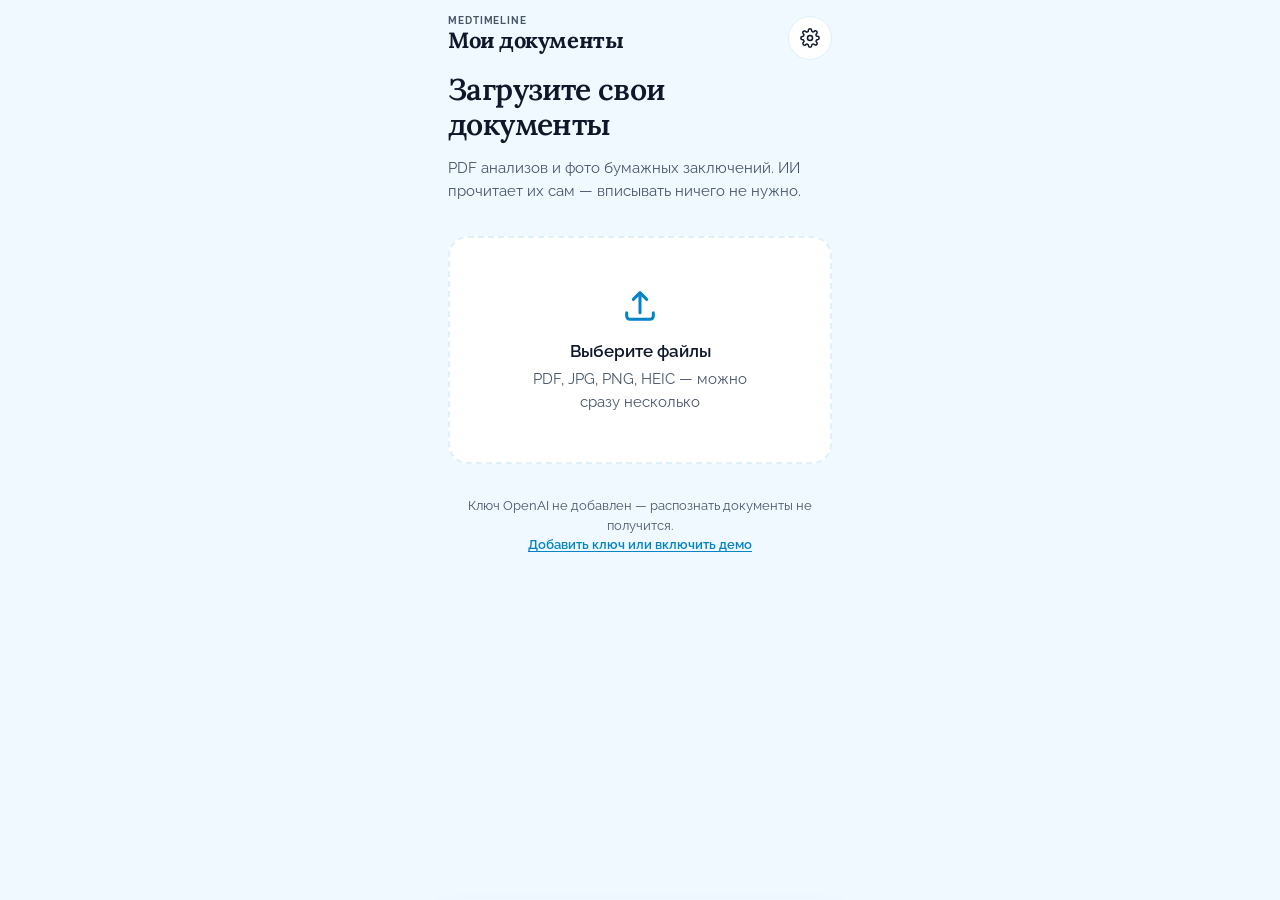
==== commit 59189d4b: "ship: 16:11" ====
--- a/index.html
+++ b/index.html
@@ -181,7 +181,7 @@
 
     <div class="screen-body stack-lg">
       <div class="stack-sm">
-        <p class="muted">ИИ разложил документы по системам организма. Если он ошибся — перенесите документ в другую группу или заведите свою.</p>
+        <p class="muted">ИИ разложил документы по системам организма. Если он ошибся — выделите документы долгим тапом и отметьте нужные группы: у одного документа их может быть несколько.</p>
         <div class="chip-row" id="group-chips"></div>
       </div>
 
@@ -194,7 +194,11 @@
     <div class="assign-bar">
       <div class="muted" id="assign-count">Выбрано документов: 0</div>
       <div class="chip-row" id="assign-chips"></div>
-      <button class="btn btn-ghost" id="cancel-select">Отменить выбор</button>
+      <button class="btn" id="assign-apply" type="button" disabled>Выберите группы</button>
+      <div class="assign-row">
+        <button class="btn btn-ghost" id="assign-reset" type="button">Вернуть выбор ИИ</button>
+        <button class="btn btn-ghost" id="cancel-select" type="button">Отмена</button>
+      </div>
     </div>
   </section>
 
--- a/app.css
+++ b/app.css
@@ -238,8 +238,11 @@
 }
 .gap-label { margin-left: 52px; font-size: 11px; color: var(--muted-fg); background: var(--bg); padding: 2px 0; }
 .gap.is-cut::before { background: repeating-linear-gradient(to bottom, var(--border) 0 3px, transparent 3px 9px); }
+/* Отступ тот же, что у обычной подписи промежутка: раньше бейдж
+   намеренно наезжал на линию, чтобы «разорвать» её, но читалось это
+   как съехавшая вёрстка. Линия рвётся пунктиром, подписи стоят в столбик. */
 .cut-badge {
-  margin-left: 14px; padding: 4px 10px;
+  margin-left: 52px; padding: 3px 10px;
   background: var(--bg); border: 1px dashed var(--border);
   border-radius: var(--radius-full);
   font-size: 10px; font-weight: 600; color: var(--muted-fg);
@@ -443,6 +446,21 @@
   display: none; flex-direction: column; gap: var(--space-3);
 }
 body.select-mode .assign-bar { display: flex; }
+.assign-bar .btn:disabled { opacity: 0.45; }
+.assign-row { display: flex; gap: var(--space-2); }
+.assign-row .btn { flex: 1; min-height: 38px; font-size: var(--text-sm); }
+
+/* Галочка появляется только у отмеченной группы — так видно, что групп
+   можно выбрать несколько, а не одну. */
+#assign-chips .chip { gap: 0; }
+#assign-chips .tick {
+  display: inline-flex; align-items: center;
+  width: 0; overflow: hidden; opacity: 0;
+  transition: width var(--dur) var(--ease), opacity var(--dur) var(--ease);
+}
+#assign-chips .tick svg { width: 14px; height: 14px; }
+#assign-chips .chip.is-active { background: var(--primary); color: var(--on-primary); border-color: var(--primary); }
+#assign-chips .chip.is-active .tick { width: 18px; opacity: 1; margin-right: 4px; }
 
 /* ─── питч и оплата ────────────────────────────────────────────────── */
 .alert-card {
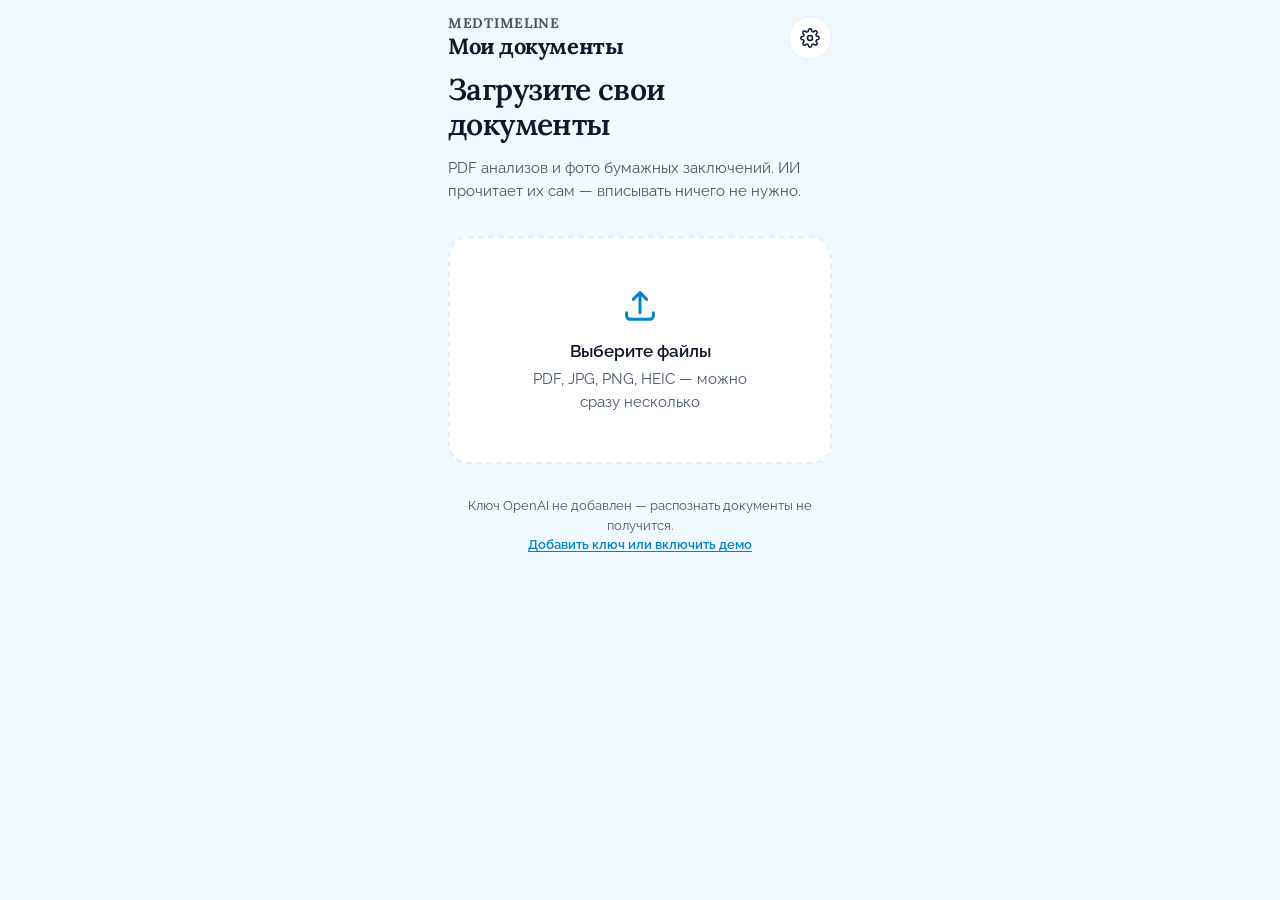
==== commit a5b18da5: "Return from the chart to the sheet it was opened from The back arrow on the dynamics screen went to " ====
--- a/index.html
+++ b/index.html
@@ -148,7 +148,7 @@
         </label>
         <label class="field prefilled">
           <span class="label">Дата рождения<span class="tag" id="su-birth-tag">ИЗ ДОКУМЕНТА</span></span>
-          <input type="text" id="su-birth" placeholder="ДД.ММ.ГГГГ" inputmode="numeric">
+          <input type="text" id="su-birth" placeholder="ДД.ММ.ГГГГ" inputmode="numeric" data-mask="date" maxlength="10">
         </label>
         <label class="field">
           <span class="label">Почта — по ней вы будете входить</span>
@@ -254,7 +254,7 @@
           </label>
           <label class="field">
             <span class="label">Срок</span>
-            <input type="text" id="pay-exp" placeholder="ММ / ГГ" inputmode="numeric" autocomplete="cc-exp">
+            <input type="text" id="pay-exp" placeholder="ММ/ГГ" inputmode="numeric" autocomplete="cc-exp" data-mask="exp" maxlength="5">
           </label>
           <label class="field">
             <span class="label">CVC</span>
@@ -290,7 +290,7 @@
   <!-- ═══ ДИНАМИКА ═════════════════════════════════════════════════ -->
   <section class="screen" data-screen="dynamics">
     <div class="topbar">
-      <button class="iconbtn" data-go="timeline" aria-label="Назад"><svg viewBox="0 0 24 24" fill="none" stroke="currentColor" stroke-width="2"><path d="M15 18l-6-6 6-6" stroke-linecap="round" stroke-linejoin="round"/></svg></button>
+      <button class="iconbtn" id="dyn-back" aria-label="Назад"><svg viewBox="0 0 24 24" fill="none" stroke="currentColor" stroke-width="2"><path d="M15 18l-6-6 6-6" stroke-linecap="round" stroke-linejoin="round"/></svg></button>
       <h1 id="dyn-title">Динамика</h1>
     </div>
     <div class="screen-body stack-lg" id="dyn-body"></div>
@@ -403,5 +403,6 @@
 <script src="./auth.js"></script>
 <script src="./extract.js"></script>
 <script src="./app.js"></script>
+<script src="./runner.js"></script>
 </body>
 </html>
--- a/app.css
+++ b/app.css
@@ -29,11 +29,11 @@
 .tb-title { flex: 1; min-width: 0; }
 .tb-title h1 { flex: none; padding-top: 0; }
 .brand {
-  display: block; margin-bottom: 2px;
-  font-family: var(--font-body);
-  font-size: 10px; font-weight: 700;
-  letter-spacing: 0.09em; text-transform: uppercase;
-  color: var(--muted-fg); line-height: 1;
+  display: block; margin-bottom: 3px;
+  font-family: var(--font-heading);   /* тот же Lora, что у заголовков экранов */
+  font-size: 14px; font-weight: 700;
+  letter-spacing: 0.05em; text-transform: uppercase;
+  color: var(--muted-fg); line-height: 1.1;
 }
 
 .iconbtn {
@@ -238,14 +238,14 @@
 }
 .gap-label { margin-left: 52px; font-size: 11px; color: var(--muted-fg); background: var(--bg); padding: 2px 0; }
 .gap.is-cut::before { background: repeating-linear-gradient(to bottom, var(--border) 0 3px, transparent 3px 9px); }
-/* Отступ тот же, что у обычной подписи промежутка: раньше бейдж
-   намеренно наезжал на линию, чтобы «разорвать» её, но читалось это
-   как съехавшая вёрстка. Линия рвётся пунктиром, подписи стоят в столбик. */
+/* Ровно то же место, что у обычной подписи промежутка. Раньше здесь была
+   пилюля с рамкой: она наезжала на линию, а после сдвига вправо её текст
+   из-за padding начинался на 11 px правее соседей — колонка разъезжалась.
+   Линию и так рвёт пунктир, рамка ничего не добавляла. */
 .cut-badge {
-  margin-left: 52px; padding: 3px 10px;
-  background: var(--bg); border: 1px dashed var(--border);
-  border-radius: var(--radius-full);
-  font-size: 10px; font-weight: 600; color: var(--muted-fg);
+  margin-left: 52px;
+  font-size: 11px; font-weight: 700; color: var(--muted-fg);
+  background: var(--bg); padding: 2px 0;
 }
 
 .tl-empty { text-align: center; padding: var(--space-6) var(--space-4); color: var(--muted-fg); font-size: var(--text-sm); }
@@ -567,3 +567,41 @@
   z-index: 30;
 }
 .toast.is-open { opacity: 1; transform: translate(-50%, 0); }
+
+/* ─── бегунок на таймлайне ─────────────────────────────────────────────
+   Украшение. Чтобы убрать: удалить этот блок, строку <script src="./runner.js">
+   в index.html и сам runner.js. На продуктовую логику ничто не завязано. */
+.tl-runner {
+  position: absolute; left: var(--space-4); top: 0;
+  width: 22px; height: 26px;
+  color: var(--primary);
+  opacity: 0; pointer-events: none;
+  transition: opacity var(--dur) var(--ease);
+  will-change: transform;
+  z-index: 2;
+}
+.tl-runner svg { width: 100%; height: 100%; display: block; }
+
+/* Вверх — разворачиваем фигурку, чтобы читалось направление движения */
+.tl-runner.is-up { transform-origin: center; }
+.tl-runner.is-up svg { transform: scaleY(-1); }
+
+/* Шаг: руки и ноги ходят навстречу друг другу. Длительность приходит
+   из --step, её выставляет runner.js по скорости прокрутки. */
+.tl-runner .leg-a, .tl-runner .arm-b { transform-origin: 14px 19px; }
+.tl-runner .leg-b, .tl-runner .arm-a { transform-origin: 14px 19px; }
+
+.tl-runner.is-running .leg-a,
+.tl-runner.is-running .arm-b { animation: mt-step var(--step, 300ms) linear infinite; }
+.tl-runner.is-running .leg-b,
+.tl-runner.is-running .arm-a { animation: mt-step var(--step, 300ms) linear infinite reverse; }
+
+@keyframes mt-step {
+  0%   { transform: rotate(16deg); }
+  50%  { transform: rotate(-16deg); }
+  100% { transform: rotate(16deg); }
+}
+
+@media (prefers-reduced-motion: reduce) {
+  .tl-runner { display: none; }
+}
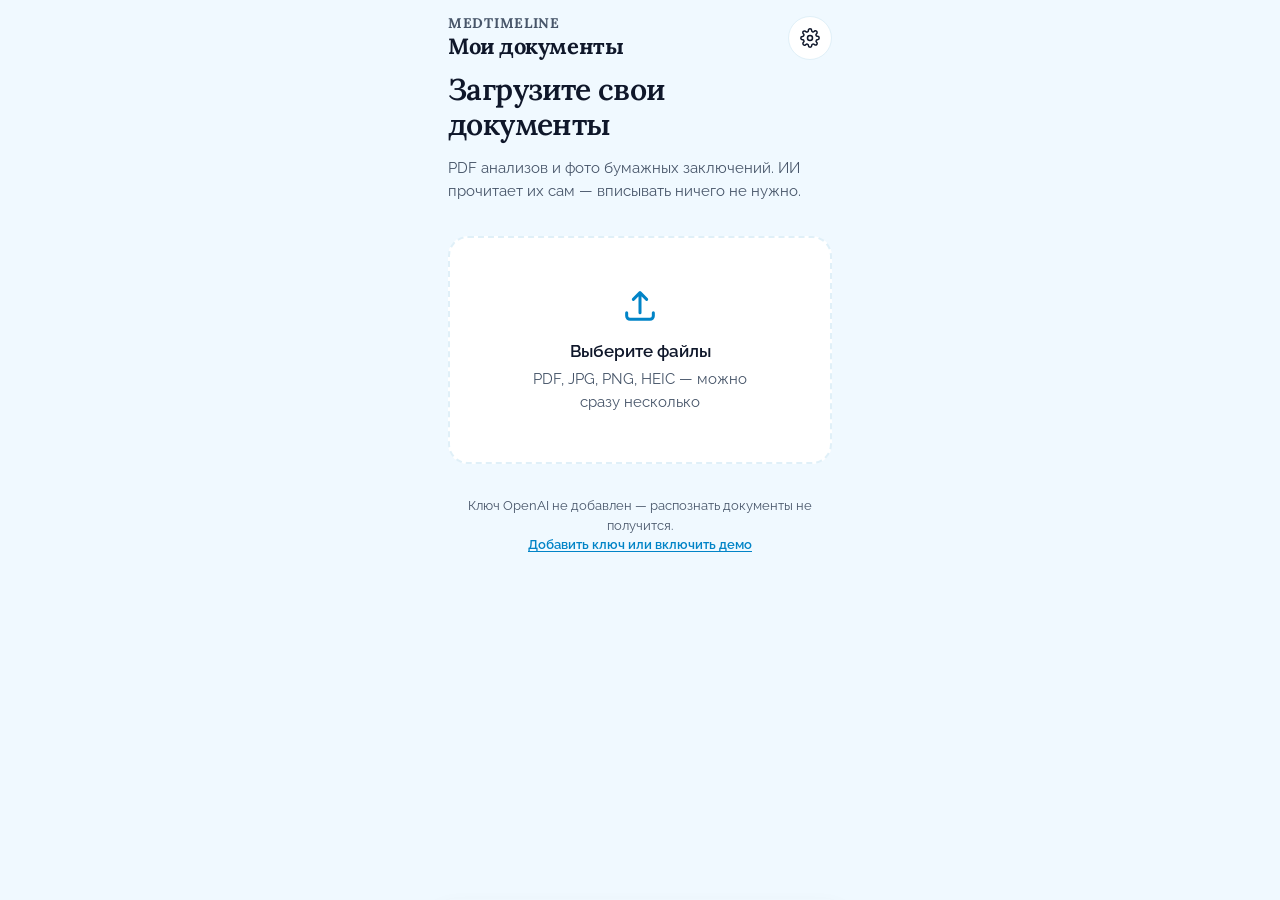
==== commit 9c8cfebb: "Report which charts a new batch of documents changed Adding documents to an existing history silentl" ====
--- a/index.html
+++ b/index.html
@@ -85,6 +85,7 @@
     <div class="screen-body stack-lg">
       <p class="muted" id="proc-hint">ИИ читает документы. Обычно 10–40 секунд на файл.</p>
       <div class="card stack-sm" id="proc-list"></div>
+      <div class="card stack-sm" id="proc-new" hidden></div>
       <button class="btn" id="proc-cta" disabled>Смотреть историю</button>
     </div>
   </section>
@@ -117,7 +118,7 @@
         <div id="filter-options"></div>
         <div class="panel-foot">
           <button class="btn" id="apply-filter" type="button">Применить</button>
-          <button class="link-btn" type="button" data-go="groups">Настроить группы</button>
+          <button class="btn btn-ghost" type="button" data-go="groups">Настроить группы</button>
         </div>
       </div>
     </div>
--- a/app.css
+++ b/app.css
@@ -508,12 +508,28 @@
 .success-hero .ring svg { width: 36px; height: 36px; }
 
 .profile-row {
+  display: flex; align-items: center;
+  border: 1px solid var(--border);
+  border-radius: var(--radius); background: var(--card);
+  width: 100%; overflow: hidden;
+}
+.profile-pick {
+  flex: 1; min-width: 0;
   display: flex; align-items: center; gap: var(--space-3);
-  padding: var(--space-3); border: 1px solid var(--border);
-  border-radius: var(--radius); background: var(--card);
-  width: 100%; text-align: left; font-family: var(--font-body); cursor: pointer;
+  padding: var(--space-3);
+  background: none; border: none; text-align: left;
+  font-family: var(--font-body); cursor: pointer;
   -webkit-tap-highlight-color: transparent;
 }
+.profile-del {
+  flex: none; width: var(--tap); height: var(--tap);
+  display: flex; align-items: center; justify-content: center;
+  background: none; border: none; border-left: 1px solid var(--border);
+  color: var(--muted-fg); cursor: pointer;
+  -webkit-tap-highlight-color: transparent;
+}
+.profile-del:hover { color: var(--danger); }
+.profile-del svg { width: 18px; height: 18px; }
 .profile-row.is-current { border-color: var(--primary); }
 .profile-row .ava-sm {
   flex: none; width: 40px; height: 40px; border-radius: var(--radius-full);
@@ -568,40 +584,3 @@
 }
 .toast.is-open { opacity: 1; transform: translate(-50%, 0); }
 
-/* ─── бегунок на таймлайне ─────────────────────────────────────────────
-   Украшение. Чтобы убрать: удалить этот блок, строку <script src="./runner.js">
-   в index.html и сам runner.js. На продуктовую логику ничто не завязано. */
-.tl-runner {
-  position: absolute; left: var(--space-4); top: 0;
-  width: 22px; height: 26px;
-  color: var(--primary);
-  opacity: 0; pointer-events: none;
-  transition: opacity var(--dur) var(--ease);
-  will-change: transform;
-  z-index: 2;
-}
-.tl-runner svg { width: 100%; height: 100%; display: block; }
-
-/* Вверх — разворачиваем фигурку, чтобы читалось направление движения */
-.tl-runner.is-up { transform-origin: center; }
-.tl-runner.is-up svg { transform: scaleY(-1); }
-
-/* Шаг: руки и ноги ходят навстречу друг другу. Длительность приходит
-   из --step, её выставляет runner.js по скорости прокрутки. */
-.tl-runner .leg-a, .tl-runner .arm-b { transform-origin: 14px 19px; }
-.tl-runner .leg-b, .tl-runner .arm-a { transform-origin: 14px 19px; }
-
-.tl-runner.is-running .leg-a,
-.tl-runner.is-running .arm-b { animation: mt-step var(--step, 300ms) linear infinite; }
-.tl-runner.is-running .leg-b,
-.tl-runner.is-running .arm-a { animation: mt-step var(--step, 300ms) linear infinite reverse; }
-
-@keyframes mt-step {
-  0%   { transform: rotate(16deg); }
-  50%  { transform: rotate(-16deg); }
-  100% { transform: rotate(16deg); }
-}
-
-@media (prefers-reduced-motion: reduce) {
-  .tl-runner { display: none; }
-}
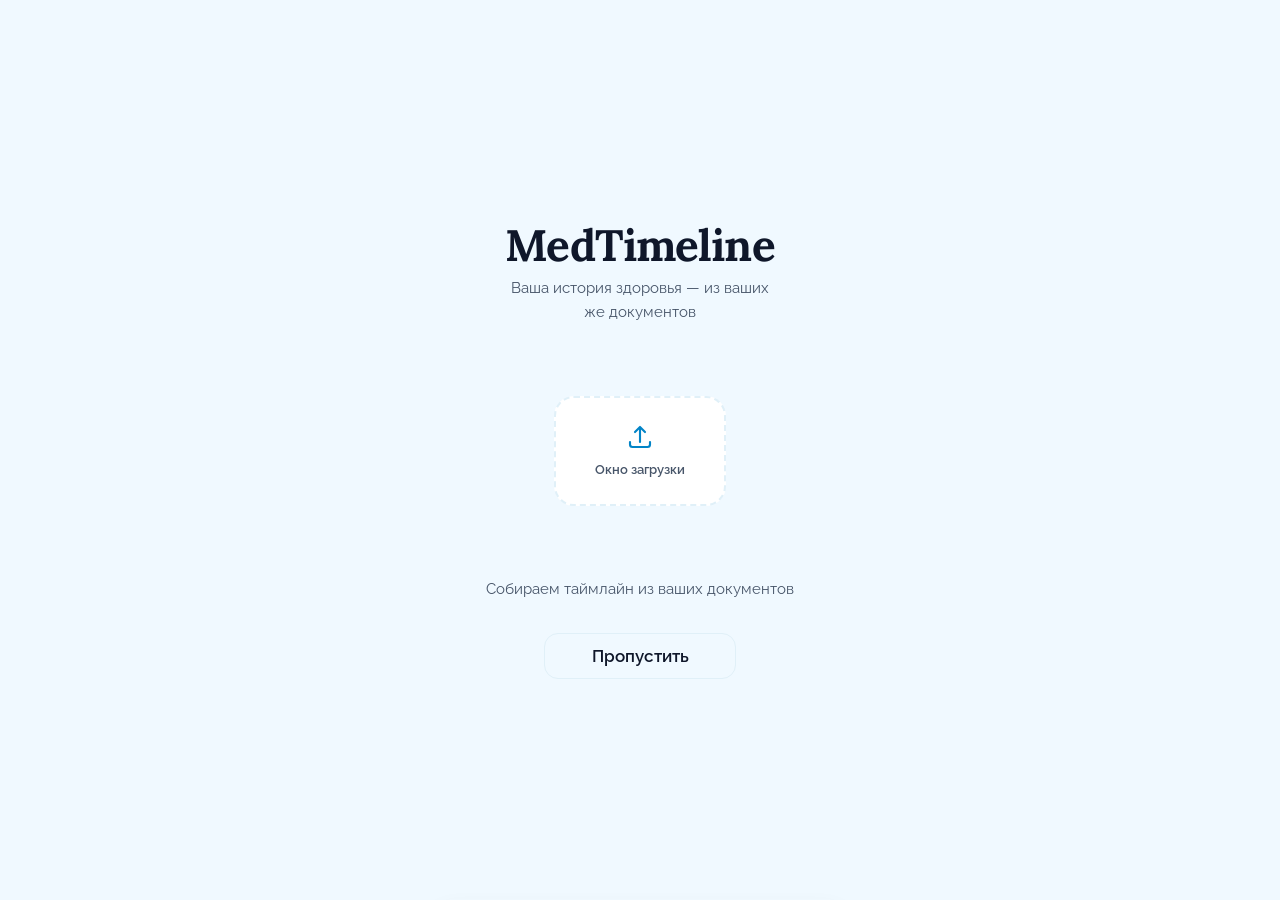
==== commit e0c6ba07: "Open on a launch screen that shows what the app is for The app used to drop straight into an empty u" ====
--- a/index.html
+++ b/index.html
@@ -18,6 +18,33 @@
 
 <div class="device">
 
+  <!-- ═══ ЗАПУСК ═══════════════════════════════════════════════════ -->
+  <section class="screen is-active" data-screen="splash">
+    <div class="splash">
+      <div class="splash-top">
+        <span class="splash-brand">MedTimeline</span>
+        <p class="splash-sub">Ваша история здоровья — из ваших же документов</p>
+      </div>
+
+      <div class="splash-stage" aria-hidden="true">
+        <div class="sdoc sdoc-1"><span class="sdoc-tag">Анализы</span></div>
+        <div class="sdoc sdoc-2"><span class="sdoc-tag">Заключения</span></div>
+        <div class="sdoc sdoc-3"><span class="sdoc-tag">Выписки</span></div>
+
+        <div class="splash-drop">
+          <svg viewBox="0 0 24 24" fill="none" stroke="currentColor" stroke-width="1.7">
+            <path d="M12 16V4M12 4l-4 4M12 4l4 4" stroke-linecap="round" stroke-linejoin="round"/>
+            <path d="M4 16v2a2 2 0 0 0 2 2h12a2 2 0 0 0 2-2v-2" stroke-linecap="round" stroke-linejoin="round"/>
+          </svg>
+          <span>Окно загрузки</span>
+        </div>
+      </div>
+
+      <p class="splash-status" id="splash-status">Собираем таймлайн из ваших документов</p>
+      <button class="btn btn-ghost" id="splash-skip" type="button">Пропустить</button>
+    </div>
+  </section>
+
   <!-- ═══ ВХОД ═════════════════════════════════════════════════════ -->
   <section class="screen" data-screen="login">
     <div class="topbar"><h1 class="solo">Вход</h1></div>
@@ -48,7 +75,7 @@
   </section>
 
   <!-- ═══ ЗАГРУЗКА ═════════════════════════════════════════════════ -->
-  <section class="screen is-active" data-screen="upload">
+  <section class="screen" data-screen="upload">
     <div class="topbar">
       <h1 class="solo">Мои документы</h1>
       <button class="iconbtn" data-go="settings" aria-label="Настройки">
--- a/app.css
+++ b/app.css
@@ -584,3 +584,192 @@
 }
 .toast.is-open { opacity: 1; transform: translate(-50%, 0); }
 
+/* ─── канат и человечек ────────────────────────────────────────────────
+   Украшение. Чтобы убрать: удалить этот блок, строку <script src="./runner.js">
+   в index.html и сам runner.js. На продуктовую логику ничто не завязано.
+
+   Канат идёт слева ОТ линии таймлайна: линия у .gap/.ev на left:28px плюс
+   var(--space-4) рамки, а канат на 15px — между краем экрана и лентой. */
+.tl-rope {
+  position: absolute;
+  left: calc(var(--space-4) - 1px);
+  width: 3px;
+  border-radius: 2px;
+  opacity: 0; pointer-events: none;
+  transition: opacity var(--dur) var(--ease);
+  z-index: 1;
+  /* Витой шнур: косые пряди поверх ровной основы, всё в цветах темы,
+     чтобы не заводить отдельную палитру ради украшения. */
+  background:
+    repeating-linear-gradient(
+      115deg,
+      color-mix(in srgb, var(--muted-fg) 45%, transparent) 0 2px,
+      transparent 2px 4px
+    ),
+    color-mix(in srgb, var(--muted-fg) 22%, transparent);
+}
+
+.tl-runner {
+  position: absolute;
+  left: calc(var(--space-4) - 11px);   /* канат приходится на x=11 вьюбокса */
+  top: 0;
+  width: 30px; height: 32px;
+  color: var(--primary);
+  opacity: 0; pointer-events: none;
+  transition: opacity var(--dur) var(--ease);
+  will-change: transform;
+  z-index: 2;
+}
+.tl-runner svg { width: 100%; height: 100%; display: block; overflow: visible; }
+
+.tl-runner .arm-a, .tl-runner .arm-b { transform-origin: 17px 17px; }
+.tl-runner .leg-a, .tl-runner .leg-b { transform-origin: 17px 25px; }
+.tl-runner .figure { transform-origin: 17px 20px; }
+
+/* ─── спуск: перебор руками ─────────────────────────────────────────
+   Руки поочерёдно отпускают канат и перехватывают ниже, ноги обхватом
+   придерживают — сжимаются в такт, но не перебирают. */
+.tl-runner.is-down.is-moving .arm-a { animation: mt-hand var(--step, 420ms) ease-in-out infinite; }
+.tl-runner.is-down.is-moving .arm-b {
+  animation: mt-hand var(--step, 420ms) ease-in-out infinite;
+  animation-delay: calc(var(--step, 420ms) / -2);
+}
+.tl-runner.is-down.is-moving .leg-a,
+.tl-runner.is-down.is-moving .leg-b {
+  animation: mt-hug var(--step, 420ms) ease-in-out infinite;
+}
+.tl-runner.is-down.is-moving .figure { animation: mt-slide var(--step, 420ms) linear infinite; }
+
+@keyframes mt-hand {   /* отпустил — перехватил ниже */
+  0%   { transform: translateY(-2.5px) rotate(0deg); }
+  40%  { transform: translateY(2.5px)  rotate(6deg); }
+  100% { transform: translateY(-2.5px) rotate(0deg); }
+}
+@keyframes mt-hug {    /* обхват каната: лёгкое сжатие */
+  0%   { transform: rotate(0deg); }
+  45%  { transform: rotate(5deg); }
+  100% { transform: rotate(0deg); }
+}
+@keyframes mt-slide {  /* корпус подаётся вниз между перехватами */
+  0%   { transform: translateY(-0.7px); }
+  50%  { transform: translateY(0.9px); }
+  100% { transform: translateY(-0.7px); }
+}
+
+/* ─── подъём: рука и противоположная нога ───────────────────────────
+   Естественный крест: тянется левая рука — подтягивается правая нога. */
+.tl-runner.is-up.is-moving .arm-a,
+.tl-runner.is-up.is-moving .leg-b { animation: mt-pull var(--step, 420ms) ease-in-out infinite; }
+.tl-runner.is-up.is-moving .arm-b,
+.tl-runner.is-up.is-moving .leg-a {
+  animation: mt-pull var(--step, 420ms) ease-in-out infinite;
+  animation-delay: calc(var(--step, 420ms) / -2);
+}
+.tl-runner.is-up.is-moving .figure { animation: mt-haul var(--step, 420ms) ease-in-out infinite; }
+
+@keyframes mt-pull {
+  0%   { transform: translateY(2px) rotate(10deg); }
+  50%  { transform: translateY(-2.5px) rotate(-12deg); }
+  100% { transform: translateY(2px) rotate(10deg); }
+}
+@keyframes mt-haul {
+  0%   { transform: translateY(0.9px); }
+  50%  { transform: translateY(-0.9px); }
+  100% { transform: translateY(0.9px); }
+}
+
+@media (prefers-reduced-motion: reduce) {
+  .tl-runner, .tl-rope { display: none; }
+}
+
+/* ─── экран запуска ────────────────────────────────────────────────────
+   «Гифка» собрана на CSS, а не картинкой: сборщика в проекте нет, бинарник
+   пришлось бы класть в репозиторий, и он не подстроился бы под тему.
+   Документы дважды влетают в окно загрузки, потом экран уступает место
+   приложению. Тон чуть свободнее остальных экранов — это заставка. */
+.splash {
+  flex: 1; display: flex; flex-direction: column;
+  align-items: center; justify-content: center;
+  gap: var(--space-6);
+  padding: var(--space-6) var(--space-5);
+  text-align: center;
+}
+
+.splash-brand {
+  display: block;
+  font-family: var(--font-heading);
+  font-size: var(--text-2xl); font-weight: 700;
+  letter-spacing: -0.02em; line-height: 1.1;
+  color: var(--fg);
+}
+.splash-sub { margin-top: var(--space-2); font-size: var(--text-sm); color: var(--muted-fg); }
+
+/* Сцена: окно загрузки в центре, документы влетают слева сверху */
+.splash-stage {
+  position: relative;
+  width: 100%; max-width: 19rem; height: 190px;
+  display: flex; align-items: center; justify-content: center;
+}
+
+.splash-drop {
+  display: flex; flex-direction: column; align-items: center; gap: var(--space-2);
+  width: 172px; padding: var(--space-5) var(--space-4);
+  border: 2px dashed var(--border);
+  border-radius: var(--radius-lg);
+  background: var(--card);
+  color: var(--muted-fg);
+  font-size: var(--text-xs); font-weight: 600;
+  animation: splash-catch 1.5s ease-in-out 2;
+}
+.splash-drop svg { width: 30px; height: 30px; color: var(--primary); }
+
+.sdoc {
+  position: absolute; left: 50%; top: 50%;
+  width: 104px; height: 74px; margin: -37px 0 0 -52px;
+  border-radius: var(--radius-sm);
+  background: var(--card);
+  border: 1px solid var(--border);
+  box-shadow: var(--shadow-md);
+  display: flex; align-items: center; justify-content: center;
+  opacity: 0; z-index: 2;
+  animation: splash-fly 1.5s ease-in-out 2 both;
+}
+/* строчки «текста» на листе, чтобы он читался документом, а не плашкой */
+.sdoc::before {
+  content: ''; position: absolute; left: 12px; right: 12px; top: 14px; height: 2px;
+  border-radius: 2px; background: var(--border);
+  box-shadow: 0 6px 0 var(--border), 0 12px 0 var(--border);
+}
+.sdoc-tag {
+  margin-top: 22px;
+  font-size: 11px; font-weight: 700;
+  color: var(--primary);
+}
+.sdoc-2 { animation-delay: 0.3s; }
+.sdoc-3 { animation-delay: 0.6s; }
+
+@keyframes splash-fly {
+  0%   { opacity: 0; transform: translate(-96px, -74px) rotate(-10deg) scale(0.88); }
+  14%  { opacity: 1; }
+  52%  { opacity: 1; transform: translate(0, 0) rotate(0deg) scale(1); }
+  66%  { opacity: 0; transform: translate(0, 14px) rotate(0deg) scale(0.8); }
+  100% { opacity: 0; transform: translate(-96px, -74px) rotate(-10deg) scale(0.88); }
+}
+
+@keyframes splash-catch {
+  0%, 40%, 100% { border-color: var(--border); transform: scale(1); }
+  56%           { border-color: var(--primary); transform: scale(1.04); }
+}
+
+.splash-status { font-size: var(--text-sm); color: var(--muted-fg); min-height: 1.4em; }
+.splash-status.is-ready { color: var(--ok); font-weight: 600; }
+#splash-skip { max-width: 12rem; }
+
+/* Кому анимации мешают — показываем сразу готовый кадр без движения */
+@media (prefers-reduced-motion: reduce) {
+  .sdoc, .splash-drop { animation: none; }
+  .sdoc { opacity: 1; }
+  .sdoc-1 { transform: translate(-58px, -46px) rotate(-8deg) scale(0.8); }
+  .sdoc-2 { transform: translate(-70px, 6px) rotate(6deg) scale(0.8); }
+  .sdoc-3 { transform: translate(58px, -34px) rotate(9deg) scale(0.8); }
+}
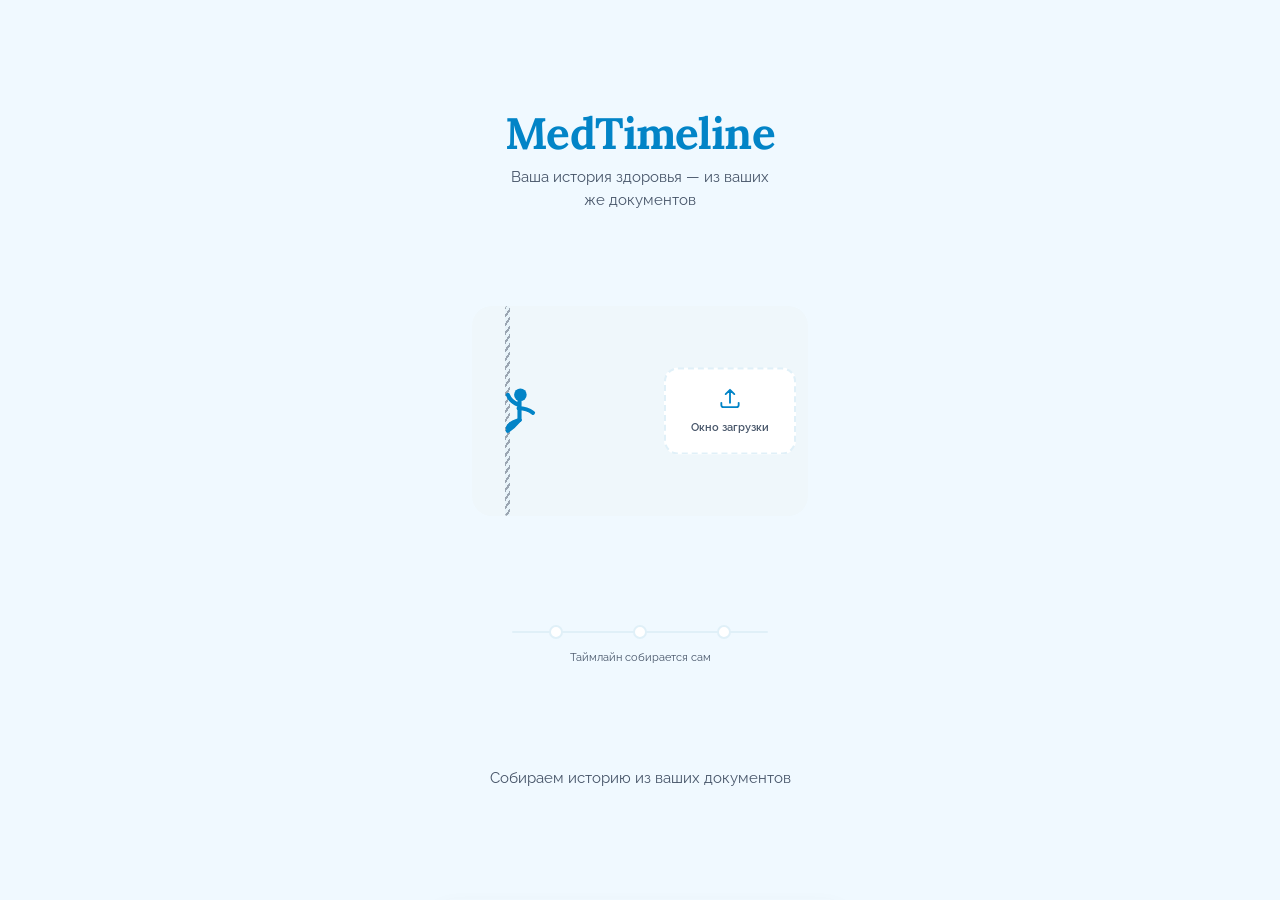
==== commit 90fa6690: "Put the rope climber on the launch screen, handing documents over The launch screen was a centred co" ====
--- a/index.html
+++ b/index.html
@@ -27,6 +27,21 @@
       </div>
 
       <div class="splash-stage" aria-hidden="true">
+        <!-- тот же человечек, что бегает по таймлайну: висит на канате
+             и передаёт документы в окно загрузки -->
+        <div class="splash-rope"></div>
+        <div class="splash-hero">
+          <svg viewBox="0 0 30 40" fill="none" stroke="currentColor"
+               stroke-width="2.3" stroke-linecap="round" stroke-linejoin="round">
+            <circle class="head" cx="18" cy="11" r="3.5" fill="currentColor" stroke="none"/>
+            <path class="torso" d="M17.5 14.5V25"/>
+            <path class="arm-hold" d="M17 16.5C14 15.5 12 13.5 11 11"/>
+            <path class="arm-give" d="M17 18.5C20.5 18.5 23 19.5 25 21"/>
+            <path class="leg-a" d="M17.5 25C14 26 11.5 27.5 11 29.5"/>
+            <path class="leg-b" d="M17.5 25C15 28 12.5 30 11 31"/>
+          </svg>
+        </div>
+
         <div class="sdoc sdoc-1"><span class="sdoc-tag">Анализы</span></div>
         <div class="sdoc sdoc-2"><span class="sdoc-tag">Заключения</span></div>
         <div class="sdoc sdoc-3"><span class="sdoc-tag">Выписки</span></div>
@@ -40,8 +55,16 @@
         </div>
       </div>
 
-      <p class="splash-status" id="splash-status">Собираем таймлайн из ваших документов</p>
-      <button class="btn btn-ghost" id="splash-skip" type="button">Пропустить</button>
+      <!-- из принятых документов тут же собирается таймлайн -->
+      <div class="splash-tl" aria-hidden="true">
+        <span class="stl-line"></span>
+        <span class="stl-dot stl-1"></span>
+        <span class="stl-dot stl-2"></span>
+        <span class="stl-dot stl-3"></span>
+        <span class="stl-cap">Таймлайн собирается сам</span>
+      </div>
+
+      <p class="splash-status" id="splash-status">Собираем историю из ваших документов</p>
     </div>
   </section>
 
--- a/app.css
+++ b/app.css
@@ -683,15 +683,16 @@
 }
 
 /* ─── экран запуска ────────────────────────────────────────────────────
-   «Гифка» собрана на CSS, а не картинкой: сборщика в проекте нет, бинарник
-   пришлось бы класть в репозиторий, и он не подстроился бы под тему.
-   Документы дважды влетают в окно загрузки, потом экран уступает место
-   приложению. Тон чуть свободнее остальных экранов — это заставка. */
+   «Гифка» собрана на CSS и SVG, а не картинкой: сборщика в проекте нет,
+   бинарник пришлось бы класть в репозиторий, и он не подстроился бы под
+   тему. Человечек — тот же, что лазает по канату на таймлайне: он висит
+   слева и передаёт документы в окно загрузки, а внизу из них собирается
+   таймлайн. Заставка объясняет продукт быстрее, чем текст. */
 .splash {
   flex: 1; display: flex; flex-direction: column;
-  align-items: center; justify-content: center;
-  gap: var(--space-6);
-  padding: var(--space-6) var(--space-5);
+  align-items: center; justify-content: space-evenly;
+  gap: var(--space-4);
+  padding: var(--space-6) var(--space-4);
   text-align: center;
 }
 
@@ -700,76 +701,146 @@
   font-family: var(--font-heading);
   font-size: var(--text-2xl); font-weight: 700;
   letter-spacing: -0.02em; line-height: 1.1;
-  color: var(--fg);
-}
-.splash-sub { margin-top: var(--space-2); font-size: var(--text-sm); color: var(--muted-fg); }
-
-/* Сцена: окно загрузки в центре, документы влетают слева сверху */
+  color: var(--primary);
+}
+.splash-sub {
+  margin-top: var(--space-2);
+  font-size: var(--text-sm); color: var(--muted-fg);
+  max-width: 17rem;
+}
+
+/* ─── сцена: канат с человечком слева, окно загрузки справа ─────────── */
 .splash-stage {
   position: relative;
-  width: 100%; max-width: 19rem; height: 190px;
-  display: flex; align-items: center; justify-content: center;
+  width: 100%; max-width: 21rem; height: 210px;
+  border-radius: var(--radius-lg);
+  background: var(--muted);
+  overflow: hidden;
+}
+
+.splash-rope {
+  position: absolute; left: 33px; top: 0; bottom: 0; width: 5px;
+  border-radius: 3px;
+  background: repeating-linear-gradient(125deg,
+    var(--muted-fg) 0 2px,
+    var(--border) 2px 5px);
+  opacity: 0.5;
+}
+
+.splash-hero {
+  position: absolute; left: 16px; top: 50%;
+  width: 54px; height: 72px; margin-top: -36px;
+  color: var(--primary);
+  animation: splash-hang 3s ease-in-out infinite;
+}
+.splash-hero svg { width: 100%; height: 100%; display: block; overflow: visible; }
+/* рука подаёт документ в такт вылету */
+.splash-hero .arm-give {
+  transform-origin: 17px 18.5px;
+  animation: splash-give 2.1s ease-in-out infinite;
+}
+
+@keyframes splash-hang {
+  0%, 100% { transform: translateY(0) rotate(0deg); }
+  50%      { transform: translateY(-3px) rotate(-1.5deg); }
+}
+@keyframes splash-give {
+  0%, 60%, 100% { transform: rotate(0deg); }
+  10%           { transform: rotate(-18deg); }
+  30%           { transform: rotate(7deg); }
 }
 
 .splash-drop {
+  position: absolute; right: 12px; top: 50%;
+  transform: translateY(-50%);
   display: flex; flex-direction: column; align-items: center; gap: var(--space-2);
-  width: 172px; padding: var(--space-5) var(--space-4);
+  width: 132px; padding: var(--space-4) var(--space-3);
   border: 2px dashed var(--border);
-  border-radius: var(--radius-lg);
+  border-radius: var(--radius);
   background: var(--card);
   color: var(--muted-fg);
-  font-size: var(--text-xs); font-weight: 600;
-  animation: splash-catch 1.5s ease-in-out 2;
-}
-.splash-drop svg { width: 30px; height: 30px; color: var(--primary); }
-
+  font-size: 11px; font-weight: 600;
+  animation: splash-catch 2.1s ease-in-out infinite;
+}
+.splash-drop svg { width: 26px; height: 26px; color: var(--primary); }
+
+/* ─── документы летят из рук в окно ─────────────────────────────────── */
 .sdoc {
-  position: absolute; left: 50%; top: 50%;
-  width: 104px; height: 74px; margin: -37px 0 0 -52px;
+  position: absolute; left: 62px; top: 50%;
+  width: 96px; height: 64px; margin-top: -32px;
   border-radius: var(--radius-sm);
   background: var(--card);
   border: 1px solid var(--border);
   box-shadow: var(--shadow-md);
-  display: flex; align-items: center; justify-content: center;
-  opacity: 0; z-index: 2;
-  animation: splash-fly 1.5s ease-in-out 2 both;
-}
-/* строчки «текста» на листе, чтобы он читался документом, а не плашкой */
+  display: flex; align-items: flex-end; justify-content: center;
+  padding-bottom: 9px;
+  opacity: 0; z-index: 3;
+  animation: splash-fly 2.1s ease-in-out infinite both;
+}
+/* строчки «текста», чтобы лист читался документом, а не плашкой */
 .sdoc::before {
-  content: ''; position: absolute; left: 12px; right: 12px; top: 14px; height: 2px;
+  content: ''; position: absolute; left: 11px; right: 11px; top: 12px; height: 2px;
   border-radius: 2px; background: var(--border);
   box-shadow: 0 6px 0 var(--border), 0 12px 0 var(--border);
 }
-.sdoc-tag {
-  margin-top: 22px;
-  font-size: 11px; font-weight: 700;
-  color: var(--primary);
-}
-.sdoc-2 { animation-delay: 0.3s; }
-.sdoc-3 { animation-delay: 0.6s; }
+.sdoc-tag { font-size: 11px; font-weight: 700; color: var(--primary); }
+
+.sdoc-2 { animation-delay: 0.7s; }
+.sdoc-2 .sdoc-tag { color: var(--accent); }
+.sdoc-3 { animation-delay: 1.4s; }
 
 @keyframes splash-fly {
-  0%   { opacity: 0; transform: translate(-96px, -74px) rotate(-10deg) scale(0.88); }
-  14%  { opacity: 1; }
-  52%  { opacity: 1; transform: translate(0, 0) rotate(0deg) scale(1); }
-  66%  { opacity: 0; transform: translate(0, 14px) rotate(0deg) scale(0.8); }
-  100% { opacity: 0; transform: translate(-96px, -74px) rotate(-10deg) scale(0.88); }
-}
-
+  0%   { opacity: 0; transform: translate(-16px, 12px) rotate(-13deg) scale(0.78); }
+  7%   { opacity: 1; }
+  26%  { opacity: 1; transform: translate(58px, 0) rotate(2deg) scale(1); }
+  36%  { opacity: 0; transform: translate(76px, 4px) rotate(5deg) scale(0.82); }
+  100% { opacity: 0; transform: translate(-16px, 12px) rotate(-13deg) scale(0.78); }
+}
 @keyframes splash-catch {
-  0%, 40%, 100% { border-color: var(--border); transform: scale(1); }
-  56%           { border-color: var(--primary); transform: scale(1.04); }
+  0%, 24%, 100% { border-color: var(--border); transform: translateY(-50%) scale(1); }
+  34%           { border-color: var(--primary); transform: translateY(-50%) scale(1.06); }
+}
+
+/* ─── мини-таймлайн: из принятых документов ─────────────────────────── */
+.splash-tl {
+  position: relative;
+  width: 100%; max-width: 21rem;
+  padding: var(--space-4) var(--space-2) var(--space-2);
+}
+.stl-line {
+  position: absolute; left: 12%; right: 12%; top: 22px; height: 2px;
+  border-radius: 2px; background: var(--border);
+}
+.stl-dot {
+  position: absolute; top: 16px;
+  width: 14px; height: 14px; margin-left: -7px;
+  border-radius: 999px;
+  background: var(--card);
+  border: 2px solid var(--border);
+  animation: splash-mark 2.1s ease-in-out infinite;
+}
+.stl-1 { left: 25%; }
+.stl-2 { left: 50%; animation-delay: 0.7s; }
+.stl-3 { left: 75%; animation-delay: 1.4s; }
+.stl-cap {
+  display: block; margin-top: var(--space-5);
+  font-size: 11px; color: var(--muted-fg);
+}
+
+@keyframes splash-mark {
+  0%, 30%  { background: var(--card); border-color: var(--border); transform: scale(1); }
+  40%      { background: var(--primary); border-color: var(--primary); transform: scale(1.35); }
+  100%     { background: var(--primary); border-color: var(--primary); transform: scale(1); }
 }
 
 .splash-status { font-size: var(--text-sm); color: var(--muted-fg); min-height: 1.4em; }
-.splash-status.is-ready { color: var(--ok); font-weight: 600; }
-#splash-skip { max-width: 12rem; }
-
-/* Кому анимации мешают — показываем сразу готовый кадр без движения */
+.splash-status.is-ready { color: var(--ok); font-weight: 700; }
+
+/* Кому анимации мешают — показываем готовый кадр без движения */
 @media (prefers-reduced-motion: reduce) {
-  .sdoc, .splash-drop { animation: none; }
-  .sdoc { opacity: 1; }
-  .sdoc-1 { transform: translate(-58px, -46px) rotate(-8deg) scale(0.8); }
-  .sdoc-2 { transform: translate(-70px, 6px) rotate(6deg) scale(0.8); }
-  .sdoc-3 { transform: translate(58px, -34px) rotate(9deg) scale(0.8); }
-}
+  .sdoc, .splash-drop, .splash-hero, .splash-hero .arm-give, .stl-dot { animation: none; }
+  .sdoc-1 { opacity: 1; transform: translate(20px, -34px) rotate(-7deg) scale(0.78); }
+  .sdoc-2 { opacity: 1; transform: translate(28px, 6px) rotate(5deg) scale(0.78); }
+  .sdoc-3 { opacity: 0; }
+  .stl-dot { background: var(--primary); border-color: var(--primary); }
+}
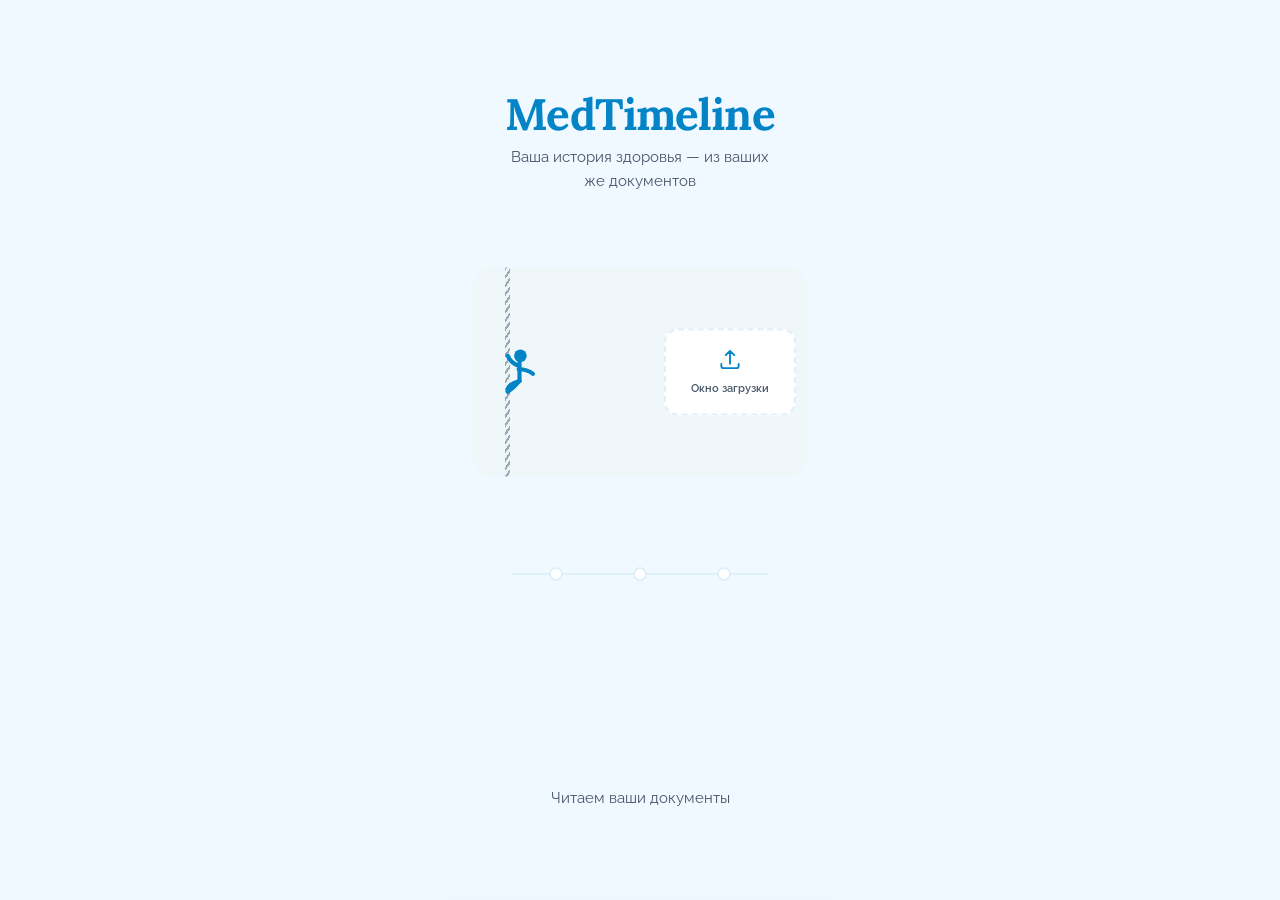
==== commit f82b7deb: "Say on the launch screen what the app actually does Three lines now rotate under the scene, one at a" ====
--- a/index.html
+++ b/index.html
@@ -61,10 +61,16 @@
         <span class="stl-dot stl-1"></span>
         <span class="stl-dot stl-2"></span>
         <span class="stl-dot stl-3"></span>
-        <span class="stl-cap">Таймлайн собирается сам</span>
-      </div>
-
-      <p class="splash-status" id="splash-status">Собираем историю из ваших документов</p>
+      </div>
+
+      <!-- что делает приложение: строки сменяют друг друга по кругу -->
+      <div class="splash-feats">
+        <p class="sfeat sfeat-1">Собираем историю здоровья из вороха ваших документов</p>
+        <p class="sfeat sfeat-2">Показываем на графике, как менялся каждый показатель</p>
+        <p class="sfeat sfeat-3">Отмечаем всё, что вышло за пределы нормы</p>
+      </div>
+
+      <p class="splash-status" id="splash-status">Читаем ваши документы</p>
     </div>
   </section>
 
--- a/app.css
+++ b/app.css
@@ -805,7 +805,7 @@
 .splash-tl {
   position: relative;
   width: 100%; max-width: 21rem;
-  padding: var(--space-4) var(--space-2) var(--space-2);
+  height: 34px;
 }
 .stl-line {
   position: absolute; left: 12%; right: 12%; top: 22px; height: 2px;
@@ -822,23 +822,48 @@
 .stl-1 { left: 25%; }
 .stl-2 { left: 50%; animation-delay: 0.7s; }
 .stl-3 { left: 75%; animation-delay: 1.4s; }
-.stl-cap {
-  display: block; margin-top: var(--space-5);
-  font-size: 11px; color: var(--muted-fg);
-}
-
 @keyframes splash-mark {
   0%, 30%  { background: var(--card); border-color: var(--border); transform: scale(1); }
   40%      { background: var(--primary); border-color: var(--primary); transform: scale(1.35); }
   100%     { background: var(--primary); border-color: var(--primary); transform: scale(1); }
 }
 
+
+/* ─── что делает приложение ────────────────────────────────────────────
+   Строки сменяют друг друга по кругу. Цикл 5,4 с на три строки: каждая
+   полностью видна 1,5 с плюс плавные края — этого хватает, чтобы прочесть
+   фразу из семи слов, не торопясь. */
+.splash-feats {
+  position: relative;
+  width: 100%; max-width: 20rem;
+  min-height: 3.2em;
+}
+.sfeat {
+  position: absolute; left: 0; right: 0; top: 0;
+  margin: 0;
+  font-size: var(--text-base); font-weight: 600;
+  line-height: 1.35; color: var(--fg);
+  opacity: 0;
+  animation: sfeat-show 5.4s ease-in-out infinite;
+}
+.sfeat-2 { animation-delay: 1.8s; }
+.sfeat-3 { animation-delay: 3.6s; }
+
+@keyframes sfeat-show {
+  0%   { opacity: 0; transform: translateY(7px); }
+  6%   { opacity: 1; transform: translateY(0); }
+  28%  { opacity: 1; transform: translateY(0); }
+  34%  { opacity: 0; transform: translateY(-7px); }
+  100% { opacity: 0; transform: translateY(-7px); }
+}
+
 .splash-status { font-size: var(--text-sm); color: var(--muted-fg); min-height: 1.4em; }
 .splash-status.is-ready { color: var(--ok); font-weight: 700; }
 
 /* Кому анимации мешают — показываем готовый кадр без движения */
 @media (prefers-reduced-motion: reduce) {
-  .sdoc, .splash-drop, .splash-hero, .splash-hero .arm-give, .stl-dot { animation: none; }
+  .sdoc, .splash-drop, .splash-hero, .splash-hero .arm-give, .stl-dot, .sfeat { animation: none; }
+  .sfeat-1 { opacity: 1; }
   .sdoc-1 { opacity: 1; transform: translate(20px, -34px) rotate(-7deg) scale(0.78); }
   .sdoc-2 { opacity: 1; transform: translate(28px, 6px) rotate(5deg) scale(0.78); }
   .sdoc-3 { opacity: 0; }
